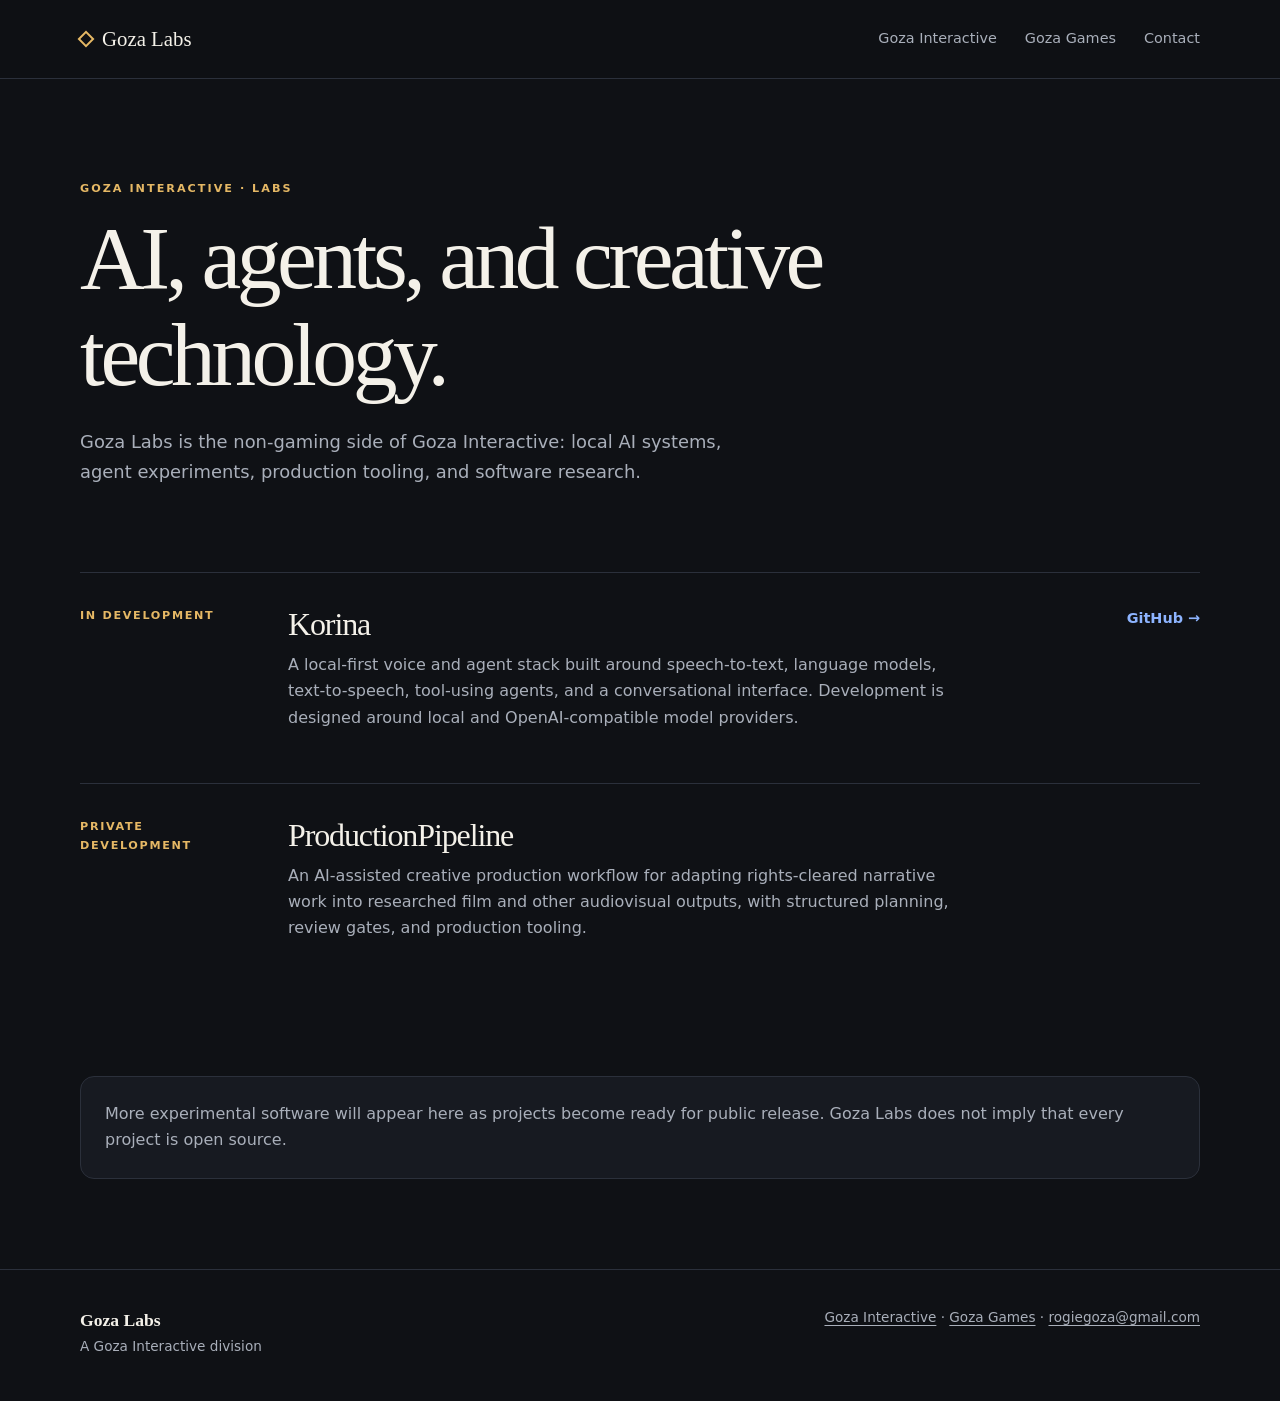
==== gozalabs/index.html @ 89e51e5c "Add Goza Labs page" ====
<!doctype html>
<html lang="en">
<head>
  <meta charset="utf-8">
  <meta name="viewport" content="width=device-width,initial-scale=1">
  <meta name="theme-color" content="#0f1115">
  <meta name="description" content="Goza Labs: AI, agents, creative technology, and experimental software from Goza Interactive.">
  <title>Goza Labs | Goza Interactive</title>
  <link rel="stylesheet" href="../style.css">
</head>
<body>
<a class="skip" href="#main">Skip to content</a>
<header class="topbar">
  <div class="shell nav">
    <a class="brand" href="../"><span class="brand-dot" aria-hidden="true"></span>Goza Labs</a>
    <nav aria-label="Main">
      <a href="../">Goza Interactive</a>
      <a href="../gozagames/">Goza Games</a>
      <a href="mailto:rogiegoza@gmail.com">Contact</a>
    </nav>
  </div>
</header>

<main id="main">
  <section class="shell lab-hero">
    <p class="kicker">Goza Interactive · Labs</p>
    <h1>AI, agents, and creative technology.</h1>
    <p class="lede">Goza Labs is the non-gaming side of Goza Interactive: local AI systems, agent experiments, production tooling, and software research.</p>
  </section>

  <section class="shell projects" aria-label="Goza Labs projects">
    <article class="project">
      <div class="status">In development</div>
      <div>
        <h2>Korina</h2>
        <p>A local-first voice and agent stack built around speech-to-text, language models, text-to-speech, tool-using agents, and a conversational interface. Development is designed around local and OpenAI-compatible model providers.</p>
      </div>
      <a class="project-link" href="https://github.com/rgoza1996/Korina-Agent">GitHub →</a>
    </article>

    <article class="project">
      <div class="status">Private development</div>
      <div>
        <h2>ProductionPipeline</h2>
        <p>An AI-assisted creative production workflow for adapting rights-cleared narrative work into researched film and other audiovisual outputs, with structured planning, review gates, and production tooling.</p>
      </div>
      <span></span>
    </article>
  </section>

  <section class="shell">
    <p class="lab-note">More experimental software will appear here as projects become ready for public release. Goza Labs does not imply that every project is open source.</p>
  </section>
</main>

<footer>
  <div class="shell footer-row">
    <div><strong>Goza Labs</strong><br><span>A Goza Interactive division</span></div>
    <div><a href="../">Goza Interactive</a> · <a href="../gozagames/">Goza Games</a> · <a href="mailto:rogiegoza@gmail.com">rogiegoza@gmail.com</a></div>
  </div>
</footer>
</body>
</html>
---- style.css ----
:root{color-scheme:dark;--bg:#0f1115;--panel:#171a21;--panel2:#1d212a;--line:#2b303b;--ink:#f4f1e9;--muted:#a9afba;--accent:#e5b865;--blue:#8db4ff}
*{box-sizing:border-box}html{scroll-behavior:smooth}body{margin:0;background:var(--bg);color:var(--ink);font-family:Inter,ui-sans-serif,system-ui,-apple-system,BlinkMacSystemFont,"Segoe UI",sans-serif;line-height:1.65;-webkit-font-smoothing:antialiased}a{color:inherit}.shell{width:min(1120px,calc(100% - 48px));margin:auto}.skip{position:absolute;left:18px;top:-80px;background:var(--ink);color:var(--bg);padding:10px 14px;z-index:10}.skip:focus{top:12px}.topbar{border-bottom:1px solid var(--line);background:#0f1115e8;backdrop-filter:blur(12px);position:sticky;top:0;z-index:5}.nav{min-height:78px;display:flex;align-items:center;justify-content:space-between;gap:28px}.brand{font-family:Georgia,serif;font-size:1.3rem;text-decoration:none;display:flex;align-items:center;gap:10px}.brand-dot{width:12px;height:12px;border:2px solid var(--accent);transform:rotate(45deg);display:inline-block}.nav nav{display:flex;gap:28px}.nav nav a,.text-link{color:var(--muted);text-decoration:none;font-size:.9rem}.nav nav a:hover,.text-link:hover{color:var(--ink)}.hero{padding:112px 0 96px}.kicker,.tag{font-size:.7rem;text-transform:uppercase;letter-spacing:.18em;font-weight:800;color:var(--accent)}h1,h2,h3{font-family:Georgia,"Times New Roman",serif;font-weight:400;line-height:1.08;margin-top:0}h1{font-size:clamp(3.2rem,7vw,6rem);letter-spacing:-.05em;margin:.7rem 0 1.5rem;max-width:980px}h2{font-size:clamp(2.1rem,4vw,3.4rem);letter-spacing:-.035em}h3{font-size:1.55rem;margin:.35rem 0 .6rem}.lede{max-width:680px;font-size:1.12rem;color:var(--muted)}.hero-actions{display:flex;flex-wrap:wrap;gap:12px;margin-top:34px}.button{border:1px solid var(--line);padding:12px 18px;border-radius:8px;text-decoration:none;font-weight:700;font-size:.88rem}.button:hover{border-color:var(--muted);background:var(--panel)}.button.primary{background:var(--ink);color:var(--bg);border-color:var(--ink)}.button.primary:hover{background:var(--accent);border-color:var(--accent)}.divisions{display:grid;grid-template-columns:1fr 1fr;gap:24px;padding-bottom:96px}.division{background:linear-gradient(145deg,var(--panel),#13161c);border:1px solid var(--line);border-radius:18px;padding:34px;min-height:430px;display:flex;flex-direction:column}.division h2{margin:.5rem 0 1rem}.division p{color:var(--muted);max-width:460px}.division ul{list-style:none;padding:0;margin:28px 0 36px;border-top:1px solid var(--line)}.division li{padding:12px 0;border-bottom:1px solid var(--line);color:#d9dce2}.division .text-link{margin-top:auto;color:var(--blue);font-weight:700}.work{border-top:1px solid var(--line);padding:78px 0 100px}.section-head{max-width:700px;margin-bottom:32px}.work-grid{display:grid;grid-template-columns:repeat(2,1fr);gap:18px}.work-grid article{border:1px solid var(--line);background:var(--panel);border-radius:14px;padding:26px}.work-grid article>span{color:var(--accent);font-size:.72rem;text-transform:uppercase;letter-spacing:.12em;font-weight:800}.work-grid p{color:var(--muted);margin:0}footer{border-top:1px solid var(--line);padding:36px 0 44px;color:var(--muted);font-size:.85rem}.footer-row{display:flex;justify-content:space-between;gap:28px}.footer-row strong{font-family:Georgia,serif;color:var(--ink);font-size:1.1rem}.footer-row a{color:var(--muted);text-underline-offset:.2em}
.lab-hero{padding:90px 0 68px}.lab-hero h1{max-width:850px}.projects{display:grid;gap:18px;padding-bottom:100px}.project{display:grid;grid-template-columns:180px 1fr auto;align-items:start;gap:28px;border-top:1px solid var(--line);padding:34px 0}.project .status{font-size:.7rem;text-transform:uppercase;letter-spacing:.15em;color:var(--accent);font-weight:800}.project h2{font-size:2rem;margin:0 0 10px}.project p{color:var(--muted);max-width:680px;margin:0}.project .project-link{color:var(--blue);text-decoration:none;font-weight:700;font-size:.9rem;white-space:nowrap}.lab-note{border:1px solid var(--line);background:var(--panel);border-radius:14px;padding:24px;margin:0 0 90px;color:var(--muted)}
@media(max-width:760px){.shell{width:min(100% - 34px,1120px)}.nav{align-items:flex-start;flex-direction:column;padding:18px 0}.nav nav{width:100%;justify-content:space-between;gap:14px}.hero{padding:72px 0 62px}.divisions,.work-grid{grid-template-columns:1fr}.division{min-height:360px}.project{grid-template-columns:1fr;gap:10px}.footer-row{flex-direction:column}.lab-hero{padding-top:64px}}
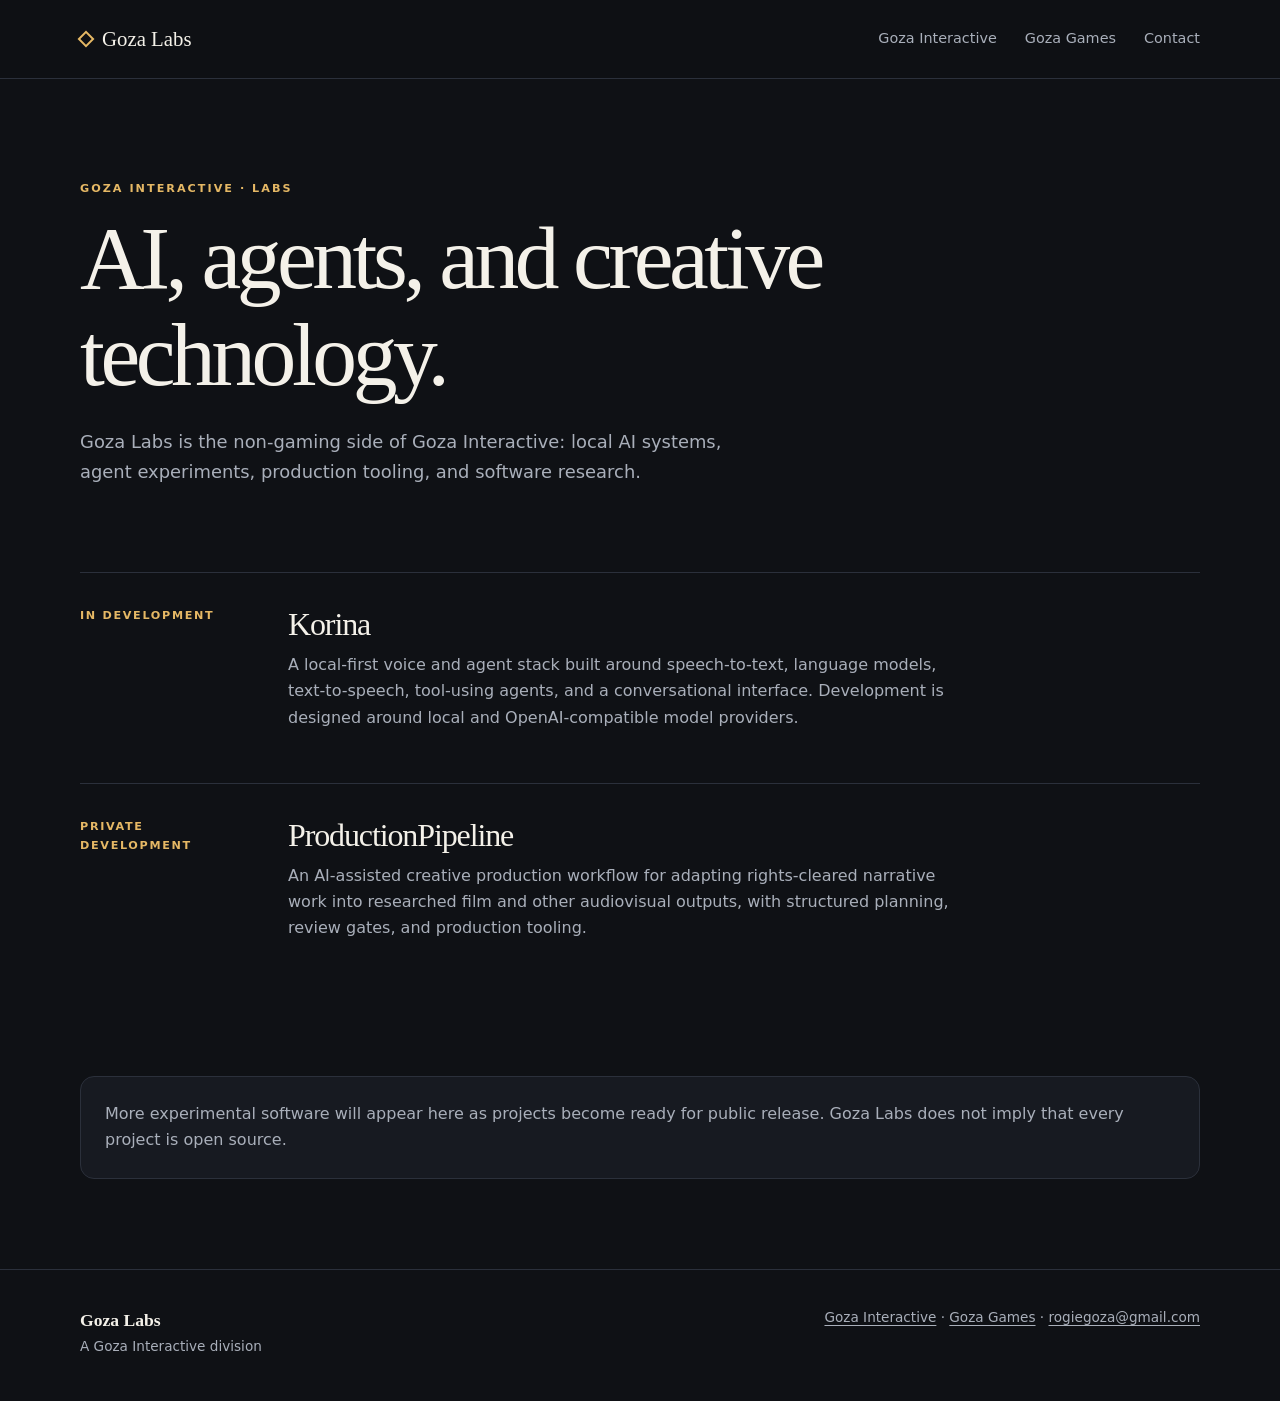
==== commit 29e4e0a0: "Remove public Korina repository link" ====
--- a/gozalabs/index.html
+++ b/gozalabs/index.html
@@ -35,7 +35,7 @@
         <h2>Korina</h2>
         <p>A local-first voice and agent stack built around speech-to-text, language models, text-to-speech, tool-using agents, and a conversational interface. Development is designed around local and OpenAI-compatible model providers.</p>
       </div>
-      <a class="project-link" href="https://github.com/rgoza1996/Korina-Agent">GitHub →</a>
+      <span></span>
     </article>
 
     <article class="project">
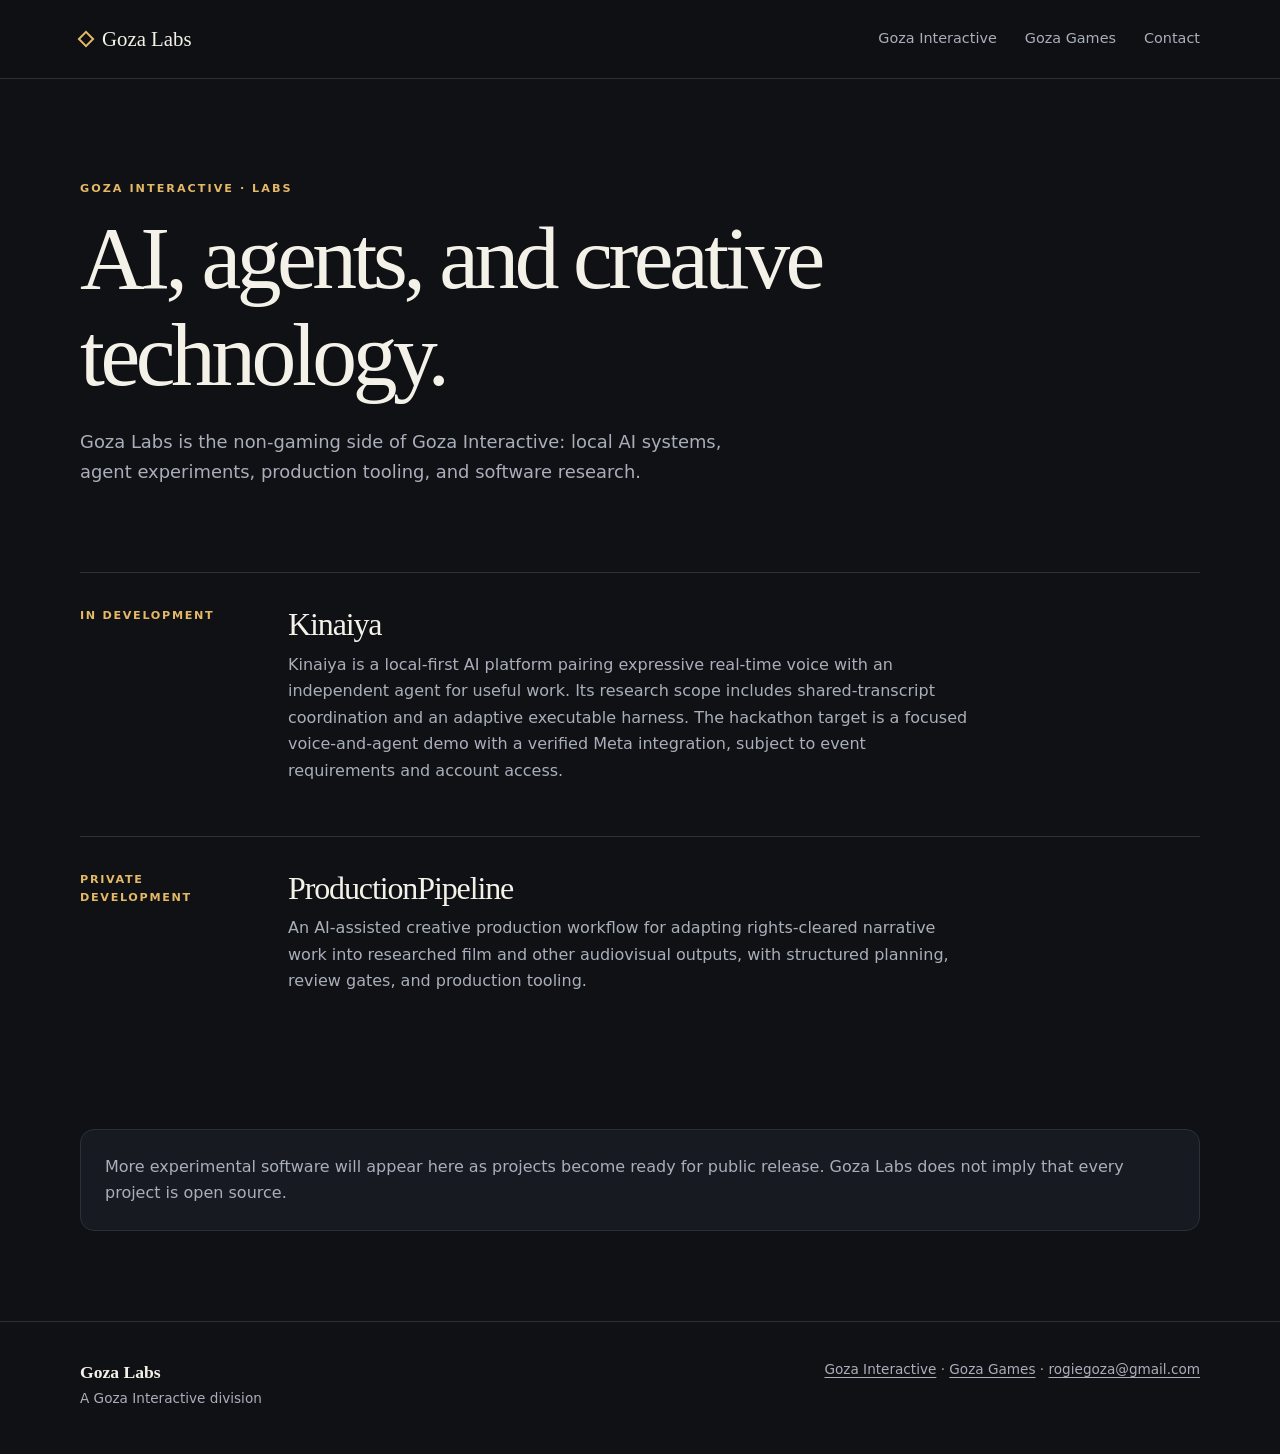
==== commit 14962b20: "Rebrand project pages to Kinaiya" ====
--- a/gozalabs/index.html
+++ b/gozalabs/index.html
@@ -32,8 +32,8 @@
     <article class="project">
       <div class="status">In development</div>
       <div>
-        <h2>Korina</h2>
-        <p>A local-first voice and agent stack built around speech-to-text, language models, text-to-speech, tool-using agents, and a conversational interface. Development is designed around local and OpenAI-compatible model providers.</p>
+        <h2>Kinaiya</h2>
+        <p>Kinaiya is a local-first AI platform pairing expressive real-time voice with an independent agent for useful work. Its research scope includes shared-transcript coordination and an adaptive executable harness. The hackathon target is a focused voice-and-agent demo with a verified Meta integration, subject to event requirements and account access.</p>
       </div>
       <span></span>
     </article>
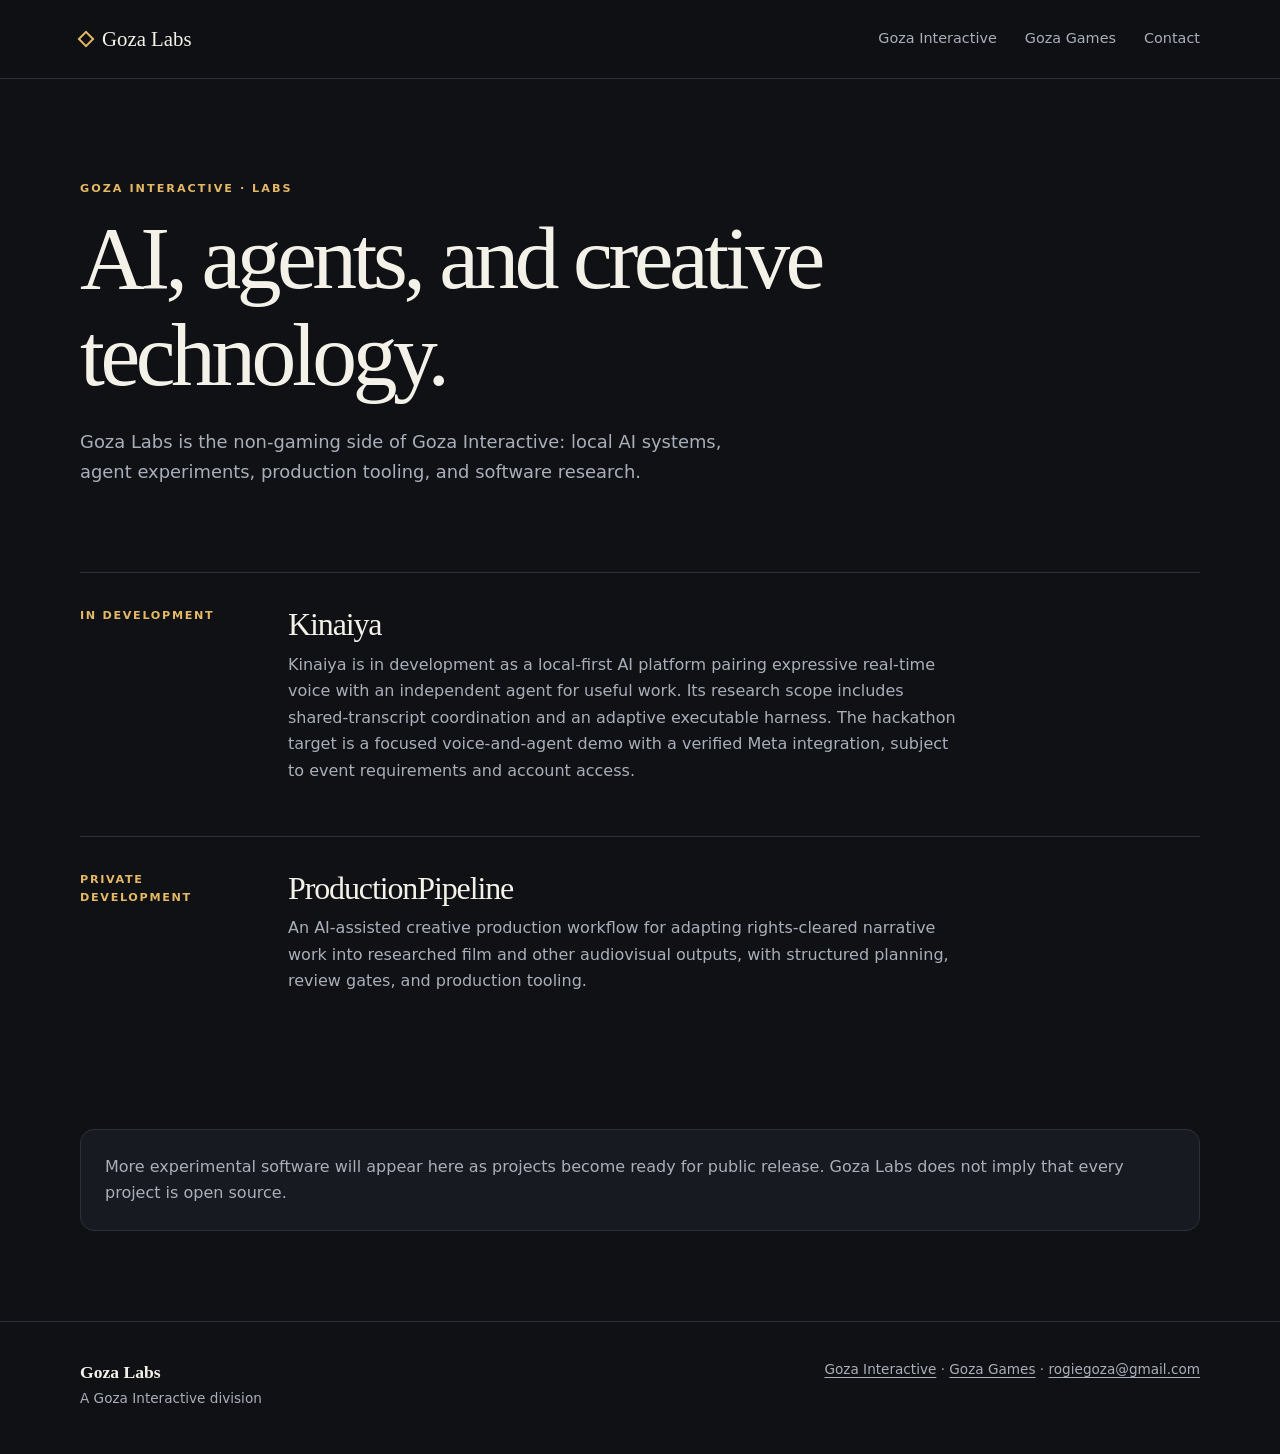
==== commit c808488e: "Clarify Kinaiya development status" ====
--- a/gozalabs/index.html
+++ b/gozalabs/index.html
@@ -33,7 +33,7 @@
       <div class="status">In development</div>
       <div>
         <h2>Kinaiya</h2>
-        <p>Kinaiya is a local-first AI platform pairing expressive real-time voice with an independent agent for useful work. Its research scope includes shared-transcript coordination and an adaptive executable harness. The hackathon target is a focused voice-and-agent demo with a verified Meta integration, subject to event requirements and account access.</p>
+        <p>Kinaiya is in development as a local-first AI platform pairing expressive real-time voice with an independent agent for useful work. Its research scope includes shared-transcript coordination and an adaptive executable harness. The hackathon target is a focused voice-and-agent demo with a verified Meta integration, subject to event requirements and account access.</p>
       </div>
       <span></span>
     </article>
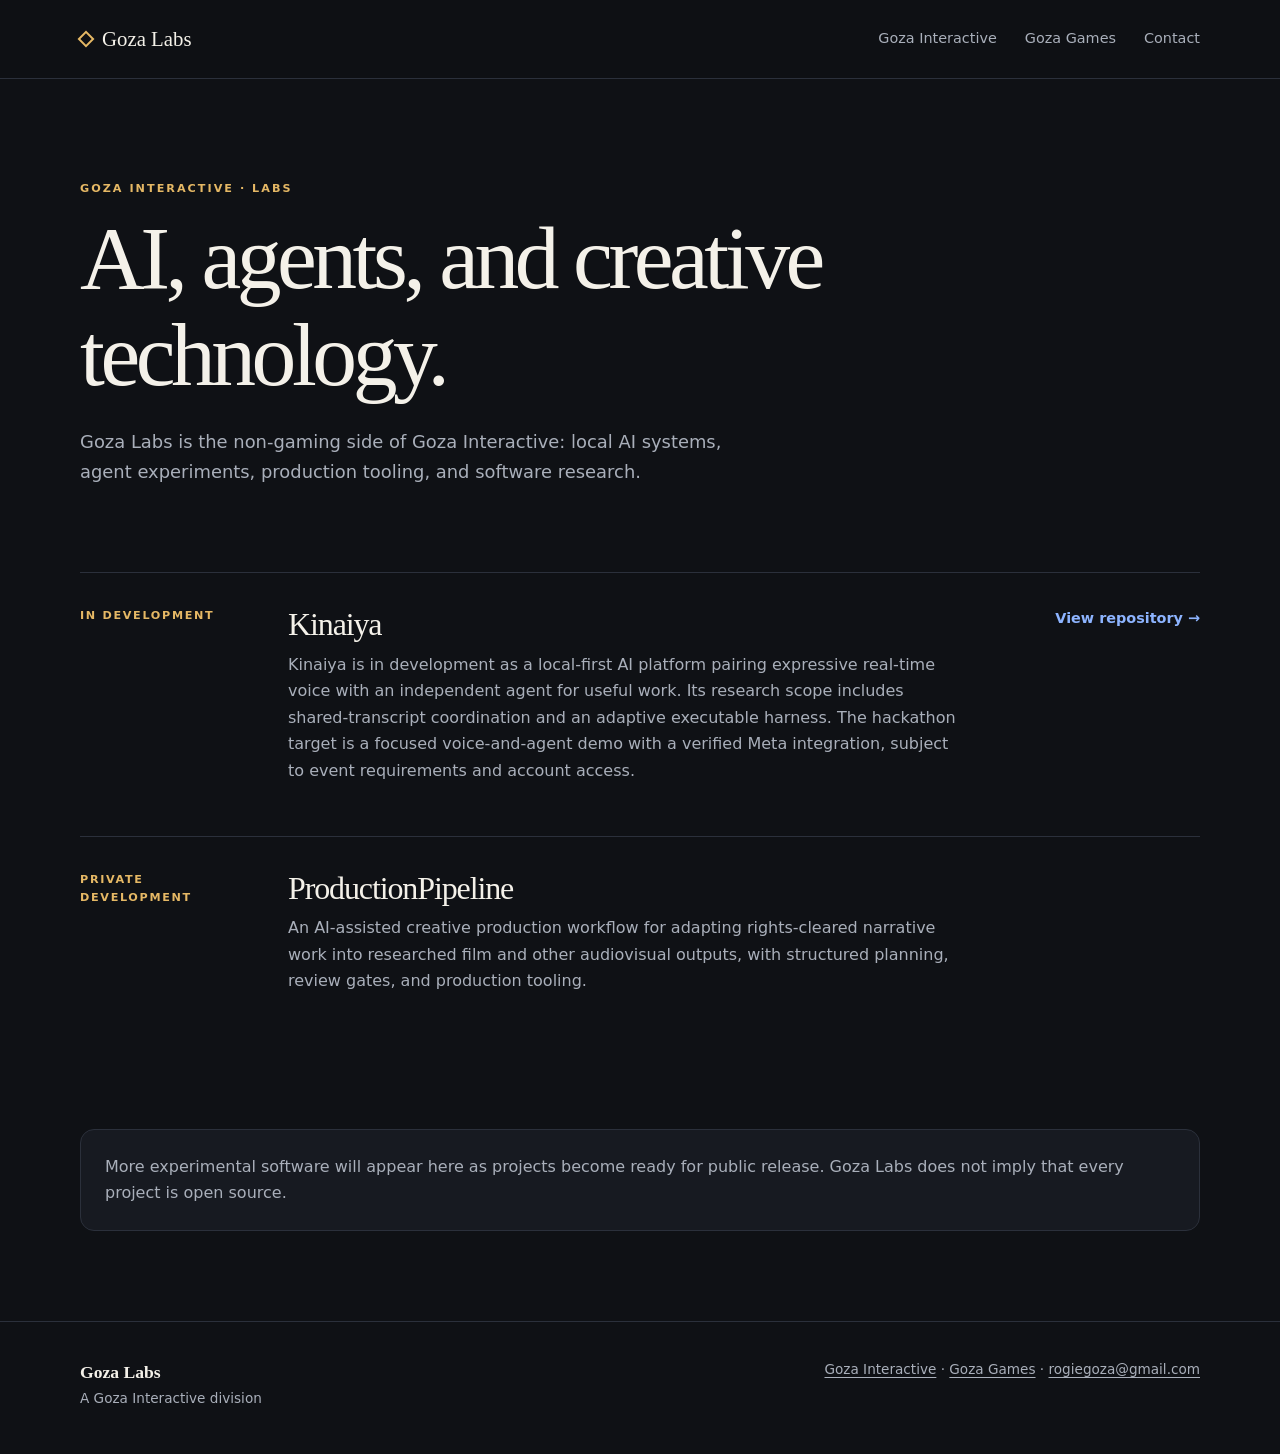
==== commit 98b4556c: "Add Kinaiya repository links to site" ====
--- a/gozalabs/index.html
+++ b/gozalabs/index.html
@@ -35,7 +35,7 @@
         <h2>Kinaiya</h2>
         <p>Kinaiya is in development as a local-first AI platform pairing expressive real-time voice with an independent agent for useful work. Its research scope includes shared-transcript coordination and an adaptive executable harness. The hackathon target is a focused voice-and-agent demo with a verified Meta integration, subject to event requirements and account access.</p>
       </div>
-      <span></span>
+      <a class="project-link" href="https://github.com/rgoza1996/Kinaiya">View repository →</a>
     </article>
 
     <article class="project">
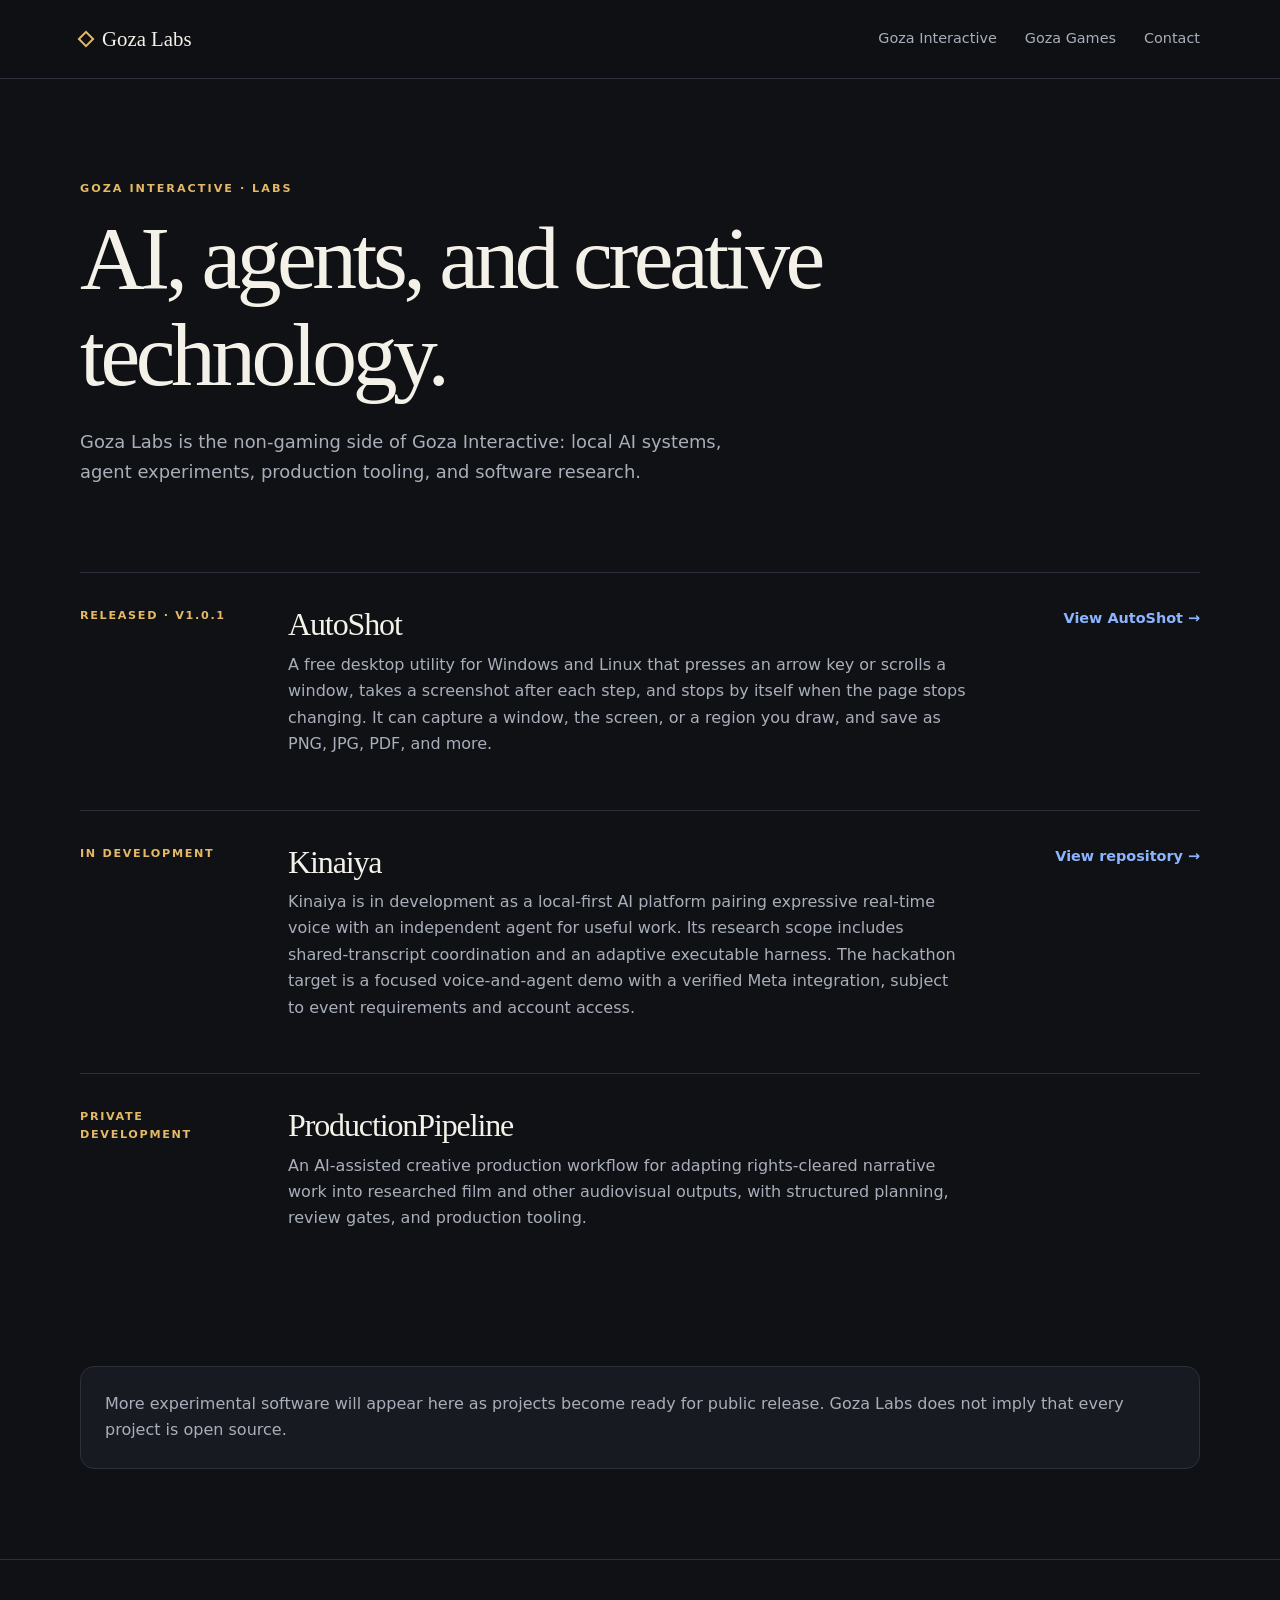
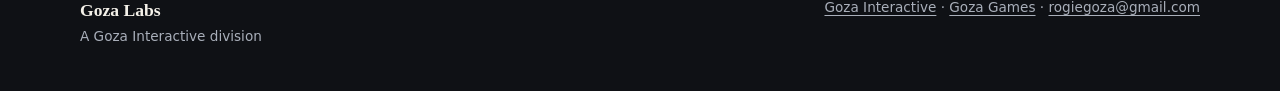
==== commit a9e239f2: "Add AutoShot page under Goza Labs" ====
--- a/gozalabs/index.html
+++ b/gozalabs/index.html
@@ -30,6 +30,15 @@
 
   <section class="shell projects" aria-label="Goza Labs projects">
     <article class="project">
+      <div class="status">Released · v1.0.1</div>
+      <div>
+        <h2>AutoShot</h2>
+        <p>A free desktop utility for Windows and Linux that presses an arrow key or scrolls a window, takes a screenshot after each step, and stops by itself when the page stops changing. It can capture a window, the screen, or a region you draw, and save as PNG, JPG, PDF, and more.</p>
+      </div>
+      <a class="project-link" href="./autoshot/">View AutoShot →</a>
+    </article>
+
+    <article class="project">
       <div class="status">In development</div>
       <div>
         <h2>Kinaiya</h2>
--- a/style.css
+++ b/style.css
@@ -1,4 +1,4 @@
 :root{color-scheme:dark;--bg:#0f1115;--panel:#171a21;--panel2:#1d212a;--line:#2b303b;--ink:#f4f1e9;--muted:#a9afba;--accent:#e5b865;--blue:#8db4ff}
-*{box-sizing:border-box}html{scroll-behavior:smooth}body{margin:0;background:var(--bg);color:var(--ink);font-family:Inter,ui-sans-serif,system-ui,-apple-system,BlinkMacSystemFont,"Segoe UI",sans-serif;line-height:1.65;-webkit-font-smoothing:antialiased}a{color:inherit}.shell{width:min(1120px,calc(100% - 48px));margin:auto}.skip{position:absolute;left:18px;top:-80px;background:var(--ink);color:var(--bg);padding:10px 14px;z-index:10}.skip:focus{top:12px}.topbar{border-bottom:1px solid var(--line);background:#0f1115e8;backdrop-filter:blur(12px);position:sticky;top:0;z-index:5}.nav{min-height:78px;display:flex;align-items:center;justify-content:space-between;gap:28px}.brand{font-family:Georgia,serif;font-size:1.3rem;text-decoration:none;display:flex;align-items:center;gap:10px}.brand-dot{width:12px;height:12px;border:2px solid var(--accent);transform:rotate(45deg);display:inline-block}.nav nav{display:flex;gap:28px}.nav nav a,.text-link{color:var(--muted);text-decoration:none;font-size:.9rem}.nav nav a:hover,.text-link:hover{color:var(--ink)}.hero{padding:112px 0 96px}.kicker,.tag{font-size:.7rem;text-transform:uppercase;letter-spacing:.18em;font-weight:800;color:var(--accent)}h1,h2,h3{font-family:Georgia,"Times New Roman",serif;font-weight:400;line-height:1.08;margin-top:0}h1{font-size:clamp(3.2rem,7vw,6rem);letter-spacing:-.05em;margin:.7rem 0 1.5rem;max-width:980px}h2{font-size:clamp(2.1rem,4vw,3.4rem);letter-spacing:-.035em}h3{font-size:1.55rem;margin:.35rem 0 .6rem}.lede{max-width:680px;font-size:1.12rem;color:var(--muted)}.hero-actions{display:flex;flex-wrap:wrap;gap:12px;margin-top:34px}.button{border:1px solid var(--line);padding:12px 18px;border-radius:8px;text-decoration:none;font-weight:700;font-size:.88rem}.button:hover{border-color:var(--muted);background:var(--panel)}.button.primary{background:var(--ink);color:var(--bg);border-color:var(--ink)}.button.primary:hover{background:var(--accent);border-color:var(--accent)}.divisions{display:grid;grid-template-columns:1fr 1fr;gap:24px;padding-bottom:96px}.division{background:linear-gradient(145deg,var(--panel),#13161c);border:1px solid var(--line);border-radius:18px;padding:34px;min-height:430px;display:flex;flex-direction:column}.division h2{margin:.5rem 0 1rem}.division p{color:var(--muted);max-width:460px}.division ul{list-style:none;padding:0;margin:28px 0 36px;border-top:1px solid var(--line)}.division li{padding:12px 0;border-bottom:1px solid var(--line);color:#d9dce2}.division .text-link{margin-top:auto;color:var(--blue);font-weight:700}.work{border-top:1px solid var(--line);padding:78px 0 100px}.section-head{max-width:700px;margin-bottom:32px}.work-grid{display:grid;grid-template-columns:repeat(2,1fr);gap:18px}.work-grid article{border:1px solid var(--line);background:var(--panel);border-radius:14px;padding:26px}.work-grid article>span{color:var(--accent);font-size:.72rem;text-transform:uppercase;letter-spacing:.12em;font-weight:800}.work-grid p{color:var(--muted);margin:0}footer{border-top:1px solid var(--line);padding:36px 0 44px;color:var(--muted);font-size:.85rem}.footer-row{display:flex;justify-content:space-between;gap:28px}.footer-row strong{font-family:Georgia,serif;color:var(--ink);font-size:1.1rem}.footer-row a{color:var(--muted);text-underline-offset:.2em}
+*{box-sizing:border-box}html{scroll-behavior:smooth}body{margin:0;background:var(--bg);color:var(--ink);font-family:Inter,ui-sans-serif,system-ui,-apple-system,BlinkMacSystemFont,"Segoe UI",sans-serif;line-height:1.65;-webkit-font-smoothing:antialiased}a{color:inherit}.shell{width:min(1120px,calc(100% - 48px));margin:auto}.skip{position:absolute;left:18px;top:-80px;background:var(--ink);color:var(--bg);padding:10px 14px;z-index:10}.skip:focus{top:12px}.topbar{border-bottom:1px solid var(--line);background:#0f1115e8;backdrop-filter:blur(12px);position:sticky;top:0;z-index:5}.nav{min-height:78px;display:flex;align-items:center;justify-content:space-between;gap:28px}.brand{font-family:Georgia,serif;font-size:1.3rem;text-decoration:none;display:flex;align-items:center;gap:10px}.brand-dot{width:12px;height:12px;border:2px solid var(--accent);transform:rotate(45deg);display:inline-block}.nav nav{display:flex;gap:28px}.nav nav a,.text-link{color:var(--muted);text-decoration:none;font-size:.9rem}.nav nav a:hover,.text-link:hover{color:var(--ink)}.hero{padding:112px 0 96px}.kicker,.tag{font-size:.7rem;text-transform:uppercase;letter-spacing:.18em;font-weight:800;color:var(--accent)}h1,h2,h3{font-family:Georgia,"Times New Roman",serif;font-weight:400;line-height:1.08;margin-top:0}h1{font-size:clamp(3.2rem,7vw,6rem);letter-spacing:-.05em;margin:.7rem 0 1.5rem;max-width:980px}h2{font-size:clamp(2.1rem,4vw,3.4rem);letter-spacing:-.035em}h3{font-size:1.55rem;margin:.35rem 0 .6rem}.lede{max-width:680px;font-size:1.12rem;color:var(--muted)}.hero-actions{display:flex;flex-wrap:wrap;gap:12px;margin-top:34px}.button{border:1px solid var(--line);padding:12px 18px;border-radius:8px;text-decoration:none;font-weight:700;font-size:.88rem}.button:hover{border-color:var(--muted);background:var(--panel)}.button.primary{background:var(--ink);color:var(--bg);border-color:var(--ink)}.button.primary:hover{background:var(--accent);border-color:var(--accent)}.divisions{display:grid;grid-template-columns:1fr 1fr;gap:24px;padding-bottom:96px}.division{background:linear-gradient(145deg,var(--panel),#13161c);border:1px solid var(--line);border-radius:18px;padding:34px;min-height:430px;display:flex;flex-direction:column}.division h2{margin:.5rem 0 1rem}.division p{color:var(--muted);max-width:460px}.division ul{list-style:none;padding:0;margin:28px 0 36px;border-top:1px solid var(--line)}.division li{padding:12px 0;border-bottom:1px solid var(--line);color:#d9dce2}.division .text-link{margin-top:auto;color:var(--blue);font-weight:700}.work{border-top:1px solid var(--line);padding:78px 0 100px}.section-head{max-width:700px;margin-bottom:32px}.work-grid{display:grid;grid-template-columns:repeat(2,1fr);gap:18px}.work-grid article{border:1px solid var(--line);background:var(--panel);border-radius:14px;padding:26px}.work-grid article>span{color:var(--accent);font-size:.72rem;text-transform:uppercase;letter-spacing:.12em;font-weight:800}.work-grid p{color:var(--muted);margin:0}.work-grid .text-link{display:inline-block;margin-top:14px;color:var(--blue);font-weight:700}footer{border-top:1px solid var(--line);padding:36px 0 44px;color:var(--muted);font-size:.85rem}.footer-row{display:flex;justify-content:space-between;gap:28px}.footer-row strong{font-family:Georgia,serif;color:var(--ink);font-size:1.1rem}.footer-row a{color:var(--muted);text-underline-offset:.2em}
 .lab-hero{padding:90px 0 68px}.lab-hero h1{max-width:850px}.projects{display:grid;gap:18px;padding-bottom:100px}.project{display:grid;grid-template-columns:180px 1fr auto;align-items:start;gap:28px;border-top:1px solid var(--line);padding:34px 0}.project .status{font-size:.7rem;text-transform:uppercase;letter-spacing:.15em;color:var(--accent);font-weight:800}.project h2{font-size:2rem;margin:0 0 10px}.project p{color:var(--muted);max-width:680px;margin:0}.project .project-link{color:var(--blue);text-decoration:none;font-weight:700;font-size:.9rem;white-space:nowrap}.lab-note{border:1px solid var(--line);background:var(--panel);border-radius:14px;padding:24px;margin:0 0 90px;color:var(--muted)}
 @media(max-width:760px){.shell{width:min(100% - 34px,1120px)}.nav{align-items:flex-start;flex-direction:column;padding:18px 0}.nav nav{width:100%;justify-content:space-between;gap:14px}.hero{padding:72px 0 62px}.divisions,.work-grid{grid-template-columns:1fr}.division{min-height:360px}.project{grid-template-columns:1fr;gap:10px}.footer-row{flex-direction:column}.lab-hero{padding-top:64px}}
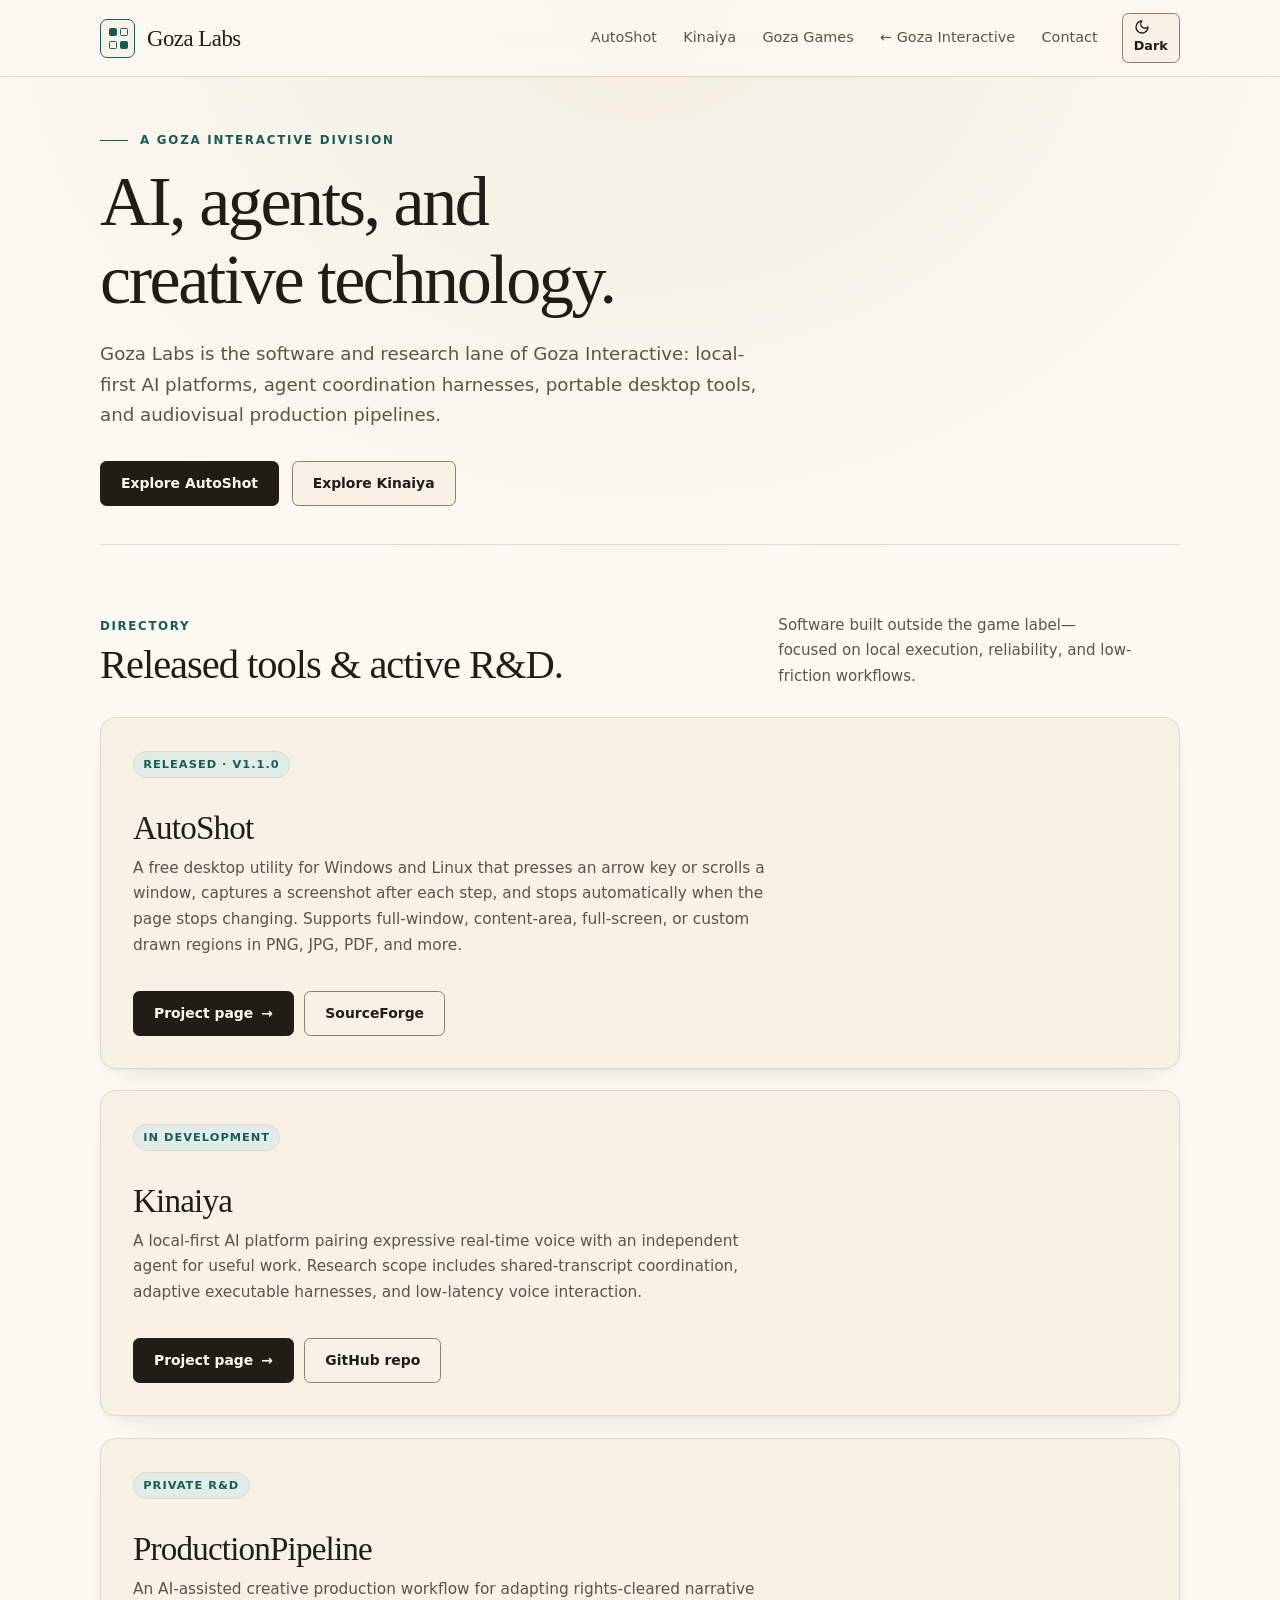
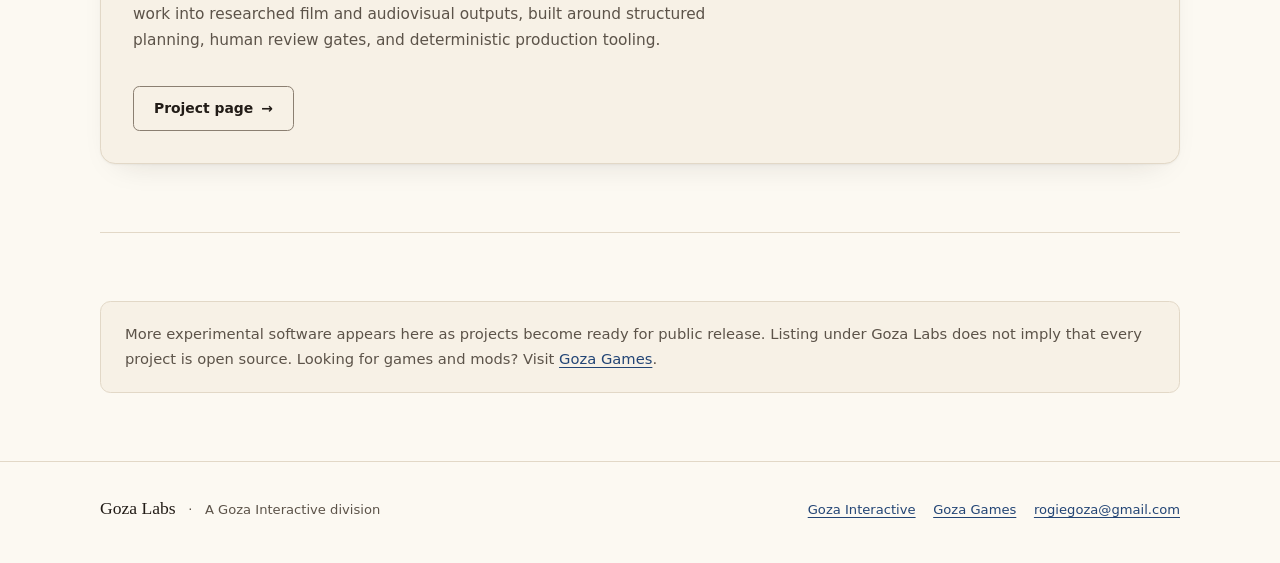
==== commit c7f0a896: "Build Goza Interactive gateway and dedicated Goza Labs project pages" ====
--- a/gozalabs/index.html
+++ b/gozalabs/index.html
@@ -2,71 +2,143 @@
 <html lang="en">
 <head>
   <meta charset="utf-8">
-  <meta name="viewport" content="width=device-width,initial-scale=1">
-  <meta name="theme-color" content="#0f1115">
-  <meta name="description" content="Goza Labs: AI, agents, creative technology, and experimental software from Goza Interactive.">
+  <meta name="viewport" content="width=device-width, initial-scale=1.0">
+  <meta name="text-scale" content="scale">
+  <meta name="color-scheme" content="light dark">
+  <script>try{const s=localStorage.getItem("color-scheme");if(s==="light"||s==="dark")document.querySelector("meta[name=\"color-scheme\"]").content=s;}catch{}</script>
+  <meta name="theme-color" media="(prefers-color-scheme: light)" content="#FCF9F2">
+  <meta name="theme-color" media="(prefers-color-scheme: dark)" content="#151310">
+  <meta name="referrer" content="strict-origin-when-cross-origin">
+  <meta http-equiv="Content-Security-Policy" content="default-src 'self'; script-src 'self' 'inline-speculation-rules' 'sha256-ZV62QEBcRpEGfPKCC1icWMtMogYELaRWrcXrfesczKY=' 'sha256-umyWb3MhAybDYKUi7iaU3at3QjfuktpXma5m3rOjI3w='; style-src 'self' 'unsafe-inline'; img-src 'self' data:; object-src 'none'; base-uri 'self'; form-action 'self'">
+  <meta name="description" content="Goza Labs: local-first AI systems, agent harnesses, creative production tooling, and desktop utilities under Goza Interactive.">
+  <meta property="og:type" content="website">
+  <meta property="og:title" content="Goza Labs | Goza Interactive">
+  <meta property="og:description" content="AI, agents, creative technology, and desktop utilities from Goza Interactive.">
+  <meta property="og:url" content="https://rgoza1996.github.io/gozalabs/">
+  <link rel="canonical" href="https://rgoza1996.github.io/gozalabs/">
+  <link rel="icon" href="../favicon.svg" type="image/svg+xml">
   <title>Goza Labs | Goza Interactive</title>
   <link rel="stylesheet" href="../style.css">
+  <script type="speculationrules">{"prefetch":[{"where":{"and":[{"href_matches":"/*"},{"not":{"href_matches":"/*assets/*"}},{"not":{"href_matches":"/app-ads.txt"}}]},"eagerness":"moderate"}]}</script>
+  <script type="module" src="../site.js"></script>
 </head>
-<body>
-<a class="skip" href="#main">Skip to content</a>
-<header class="topbar">
-  <div class="shell nav">
-    <a class="brand" href="../"><span class="brand-dot" aria-hidden="true"></span>Goza Labs</a>
-    <nav aria-label="Main">
-      <a href="../">Goza Interactive</a>
-      <a href="../gozagames/">Goza Games</a>
-      <a href="mailto:rogiegoza@gmail.com">Contact</a>
-    </nav>
+<body class="labs-page">
+<a id="skip-to-main" class="skip-link visually-hidden" href="#labs-title">Skip to content</a>
+
+<header class="site-header">
+  <div class="wrap header-inner">
+    <a id="nav-labs-wordmark" class="wordmark" href="./" aria-current="page">
+      <span class="brand-reticle" aria-hidden="true"><i></i><i></i><i></i><i></i></span>
+      Goza Labs
+    </a>
+    <div class="header-controls">
+      <nav class="header-nav" aria-label="Primary">
+        <a id="nav-labs-autoshot" href="./autoshot/">AutoShot</a>
+        <a id="nav-labs-kinaiya" href="./kinaiya/">Kinaiya</a>
+        <a id="nav-labs-games" href="../gozagames/">Goza Games</a>
+        <a id="nav-labs-hub" href="../">← Goza Interactive</a>
+        <a id="nav-labs-contact" href="mailto:rogiegoza@gmail.com">Contact</a>
+      </nav>
+      <button id="theme-toggle-btn" class="theme-toggle" type="button" data-theme-toggle>
+        <span class="when-light">
+          <svg aria-hidden="true" viewBox="0 0 24 24" fill="none" stroke="currentColor" stroke-width="2" stroke-linecap="round" stroke-linejoin="round"><path d="M12 3a6 6 0 0 0 9 9 9 9 0 1 1-9-9Z"/></svg>
+          <span>Dark<span class="visually-hidden"> theme</span></span>
+        </span>
+        <span class="when-dark">
+          <svg aria-hidden="true" viewBox="0 0 24 24" fill="none" stroke="currentColor" stroke-width="2" stroke-linecap="round" stroke-linejoin="round"><circle cx="12" cy="12" r="4"/><path d="M12 2v2M12 20v2m-7.07-14.93 1.41 1.41m11.32 11.32 1.41 1.41M2 12h2m16 0h2M6.34 17.66l-1.41 1.41M19.07 4.93l-1.41 1.41"/></svg>
+          <span>Light<span class="visually-hidden"> theme</span></span>
+        </span>
+      </button>
+    </div>
   </div>
 </header>
 
-<main id="main">
-  <section class="shell lab-hero">
-    <p class="kicker">Goza Interactive · Labs</p>
-    <h1>AI, agents, and creative technology.</h1>
-    <p class="lede">Goza Labs is the non-gaming side of Goza Interactive: local AI systems, agent experiments, production tooling, and software research.</p>
+<main id="main" class="wrap">
+  <section class="gateway-hero" aria-labelledby="labs-title">
+    <span class="rubric labs-rubric">A Goza Interactive Division</span>
+    <h1 id="labs-title" tabindex="-1">AI, agents, and creative technology.</h1>
+    <p class="hero-lead">Goza Labs is the software and research lane of Goza Interactive: local-first AI platforms, agent coordination harnesses, portable desktop tools, and audiovisual production pipelines.</p>
+    <div class="actions">
+      <a id="labs-cta-autoshot" class="button" href="./autoshot/">Explore AutoShot</a>
+      <a id="labs-cta-kinaiya" class="button secondary" href="./kinaiya/">Explore Kinaiya</a>
+    </div>
   </section>
 
-  <section class="shell projects" aria-label="Goza Labs projects">
-    <article class="project">
-      <div class="status">Released · v1.0.1</div>
+  <section id="projects" class="studio-section" aria-labelledby="labs-projects-heading">
+    <div class="section-heading">
       <div>
-        <h2>AutoShot</h2>
-        <p>A free desktop utility for Windows and Linux that presses an arrow key or scrolls a window, takes a screenshot after each step, and stops by itself when the page stops changing. It can capture a window, the screen, or a region you draw, and save as PNG, JPG, PDF, and more.</p>
+        <span class="eyebrow labs-eyebrow">Directory</span>
+        <h2 id="labs-projects-heading">Released tools &amp; active R&amp;D.</h2>
       </div>
-      <a class="project-link" href="./autoshot/">View AutoShot →</a>
-    </article>
+      <p class="section-summary">Software built outside the game label—focused on local execution, reliability, and low-friction workflows.</p>
+    </div>
 
-    <article class="project">
-      <div class="status">In development</div>
-      <div>
-        <h2>Kinaiya</h2>
-        <p>Kinaiya is in development as a local-first AI platform pairing expressive real-time voice with an independent agent for useful work. Its research scope includes shared-transcript coordination and an adaptive executable harness. The hackathon target is a focused voice-and-agent demo with a verified Meta integration, subject to event requirements and account access.</p>
+    <div class="labs-ledger">
+      <div class="card-slot" id="autoshot">
+        <article class="lab-project">
+          <div>
+            <span class="lane-badge labs">Released · v1.1.0</span>
+          </div>
+          <div>
+            <h2><a id="labs-title-autoshot" class="card-link" href="./autoshot/">AutoShot</a></h2>
+            <p>A free desktop utility for Windows and Linux that presses an arrow key or scrolls a window, captures a screenshot after each step, and stops automatically when the page stops changing. Supports full-window, content-area, full-screen, or custom drawn regions in PNG, JPG, PDF, and more.</p>
+          </div>
+          <div class="lab-actions">
+            <a id="labs-open-autoshot" class="button" href="./autoshot/">Project page<span class="visually-hidden"> for AutoShot</span> →</a>
+            <a id="labs-sf-autoshot" class="button secondary" href="https://sourceforge.net/projects/autoshot/" rel="noopener">SourceForge</a>
+          </div>
+        </article>
       </div>
-      <a class="project-link" href="https://github.com/rgoza1996/Kinaiya">View repository →</a>
-    </article>
 
-    <article class="project">
-      <div class="status">Private development</div>
-      <div>
-        <h2>ProductionPipeline</h2>
-        <p>An AI-assisted creative production workflow for adapting rights-cleared narrative work into researched film and other audiovisual outputs, with structured planning, review gates, and production tooling.</p>
+      <div class="card-slot" id="kinaiya">
+        <article class="lab-project">
+          <div>
+            <span class="lane-badge labs">In development</span>
+          </div>
+          <div>
+            <h2><a id="labs-title-kinaiya" class="card-link" href="./kinaiya/">Kinaiya</a></h2>
+            <p>A local-first AI platform pairing expressive real-time voice with an independent agent for useful work. Research scope includes shared-transcript coordination, adaptive executable harnesses, and low-latency voice interaction.</p>
+          </div>
+          <div class="lab-actions">
+            <a id="labs-open-kinaiya" class="button" href="./kinaiya/">Project page<span class="visually-hidden"> for Kinaiya</span> →</a>
+            <a id="labs-repo-kinaiya" class="button secondary" href="https://github.com/rgoza1996/Kinaiya" rel="noopener">GitHub repo</a>
+          </div>
+        </article>
       </div>
-      <span></span>
-    </article>
+
+      <div class="card-slot" id="production-pipeline">
+        <article class="lab-project">
+          <div>
+            <span class="lane-badge labs">Private R&amp;D</span>
+          </div>
+          <div>
+            <h2><a id="labs-title-pipeline" class="card-link" href="./production-pipeline/">ProductionPipeline</a></h2>
+            <p>An AI-assisted creative production workflow for adapting rights-cleared narrative work into researched film and audiovisual outputs, built around structured planning, human review gates, and deterministic production tooling.</p>
+          </div>
+          <div class="lab-actions">
+            <a id="labs-open-pipeline" class="button secondary" href="./production-pipeline/">Project page<span class="visually-hidden"> for ProductionPipeline</span> →</a>
+          </div>
+        </article>
+      </div>
+    </div>
   </section>
 
-  <section class="shell">
-    <p class="lab-note">More experimental software will appear here as projects become ready for public release. Goza Labs does not imply that every project is open source.</p>
+  <section class="studio-section" aria-label="Publishing note">
+    <p class="lab-note">More experimental software appears here as projects become ready for public release. Listing under Goza Labs does not imply that every project is open source. Looking for games and mods? Visit <a id="labs-note-games" href="../gozagames/">Goza Games</a>.</p>
   </section>
 </main>
 
-<footer>
-  <div class="shell footer-row">
-    <div><strong>Goza Labs</strong><br><span>A Goza Interactive division</span></div>
-    <div><a href="../">Goza Interactive</a> · <a href="../gozagames/">Goza Games</a> · <a href="mailto:rogiegoza@gmail.com">rogiegoza@gmail.com</a></div>
+<footer class="site-footer">
+  <div class="wrap">
+    <div class="footer-row">
+      <div><span class="footer-name">Goza Labs</span> &nbsp; · &nbsp; A Goza Interactive division</div>
+      <nav class="footer-links" aria-label="Footer">
+        <a id="labs-footer-hub" href="../">Goza Interactive</a>
+        <a id="labs-footer-games" href="../gozagames/">Goza Games</a>
+        <a id="labs-footer-email" href="mailto:rogiegoza@gmail.com">rogiegoza@gmail.com</a>
+      </nav>
+    </div>
   </div>
 </footer>
 </body>
-</html>+</html>
--- a/style.css
+++ b/style.css
@@ -1,4 +1,1741 @@
-:root{color-scheme:dark;--bg:#0f1115;--panel:#171a21;--panel2:#1d212a;--line:#2b303b;--ink:#f4f1e9;--muted:#a9afba;--accent:#e5b865;--blue:#8db4ff}
-*{box-sizing:border-box}html{scroll-behavior:smooth}body{margin:0;background:var(--bg);color:var(--ink);font-family:Inter,ui-sans-serif,system-ui,-apple-system,BlinkMacSystemFont,"Segoe UI",sans-serif;line-height:1.65;-webkit-font-smoothing:antialiased}a{color:inherit}.shell{width:min(1120px,calc(100% - 48px));margin:auto}.skip{position:absolute;left:18px;top:-80px;background:var(--ink);color:var(--bg);padding:10px 14px;z-index:10}.skip:focus{top:12px}.topbar{border-bottom:1px solid var(--line);background:#0f1115e8;backdrop-filter:blur(12px);position:sticky;top:0;z-index:5}.nav{min-height:78px;display:flex;align-items:center;justify-content:space-between;gap:28px}.brand{font-family:Georgia,serif;font-size:1.3rem;text-decoration:none;display:flex;align-items:center;gap:10px}.brand-dot{width:12px;height:12px;border:2px solid var(--accent);transform:rotate(45deg);display:inline-block}.nav nav{display:flex;gap:28px}.nav nav a,.text-link{color:var(--muted);text-decoration:none;font-size:.9rem}.nav nav a:hover,.text-link:hover{color:var(--ink)}.hero{padding:112px 0 96px}.kicker,.tag{font-size:.7rem;text-transform:uppercase;letter-spacing:.18em;font-weight:800;color:var(--accent)}h1,h2,h3{font-family:Georgia,"Times New Roman",serif;font-weight:400;line-height:1.08;margin-top:0}h1{font-size:clamp(3.2rem,7vw,6rem);letter-spacing:-.05em;margin:.7rem 0 1.5rem;max-width:980px}h2{font-size:clamp(2.1rem,4vw,3.4rem);letter-spacing:-.035em}h3{font-size:1.55rem;margin:.35rem 0 .6rem}.lede{max-width:680px;font-size:1.12rem;color:var(--muted)}.hero-actions{display:flex;flex-wrap:wrap;gap:12px;margin-top:34px}.button{border:1px solid var(--line);padding:12px 18px;border-radius:8px;text-decoration:none;font-weight:700;font-size:.88rem}.button:hover{border-color:var(--muted);background:var(--panel)}.button.primary{background:var(--ink);color:var(--bg);border-color:var(--ink)}.button.primary:hover{background:var(--accent);border-color:var(--accent)}.divisions{display:grid;grid-template-columns:1fr 1fr;gap:24px;padding-bottom:96px}.division{background:linear-gradient(145deg,var(--panel),#13161c);border:1px solid var(--line);border-radius:18px;padding:34px;min-height:430px;display:flex;flex-direction:column}.division h2{margin:.5rem 0 1rem}.division p{color:var(--muted);max-width:460px}.division ul{list-style:none;padding:0;margin:28px 0 36px;border-top:1px solid var(--line)}.division li{padding:12px 0;border-bottom:1px solid var(--line);color:#d9dce2}.division .text-link{margin-top:auto;color:var(--blue);font-weight:700}.work{border-top:1px solid var(--line);padding:78px 0 100px}.section-head{max-width:700px;margin-bottom:32px}.work-grid{display:grid;grid-template-columns:repeat(2,1fr);gap:18px}.work-grid article{border:1px solid var(--line);background:var(--panel);border-radius:14px;padding:26px}.work-grid article>span{color:var(--accent);font-size:.72rem;text-transform:uppercase;letter-spacing:.12em;font-weight:800}.work-grid p{color:var(--muted);margin:0}.work-grid .text-link{display:inline-block;margin-top:14px;color:var(--blue);font-weight:700}footer{border-top:1px solid var(--line);padding:36px 0 44px;color:var(--muted);font-size:.85rem}.footer-row{display:flex;justify-content:space-between;gap:28px}.footer-row strong{font-family:Georgia,serif;color:var(--ink);font-size:1.1rem}.footer-row a{color:var(--muted);text-underline-offset:.2em}
-.lab-hero{padding:90px 0 68px}.lab-hero h1{max-width:850px}.projects{display:grid;gap:18px;padding-bottom:100px}.project{display:grid;grid-template-columns:180px 1fr auto;align-items:start;gap:28px;border-top:1px solid var(--line);padding:34px 0}.project .status{font-size:.7rem;text-transform:uppercase;letter-spacing:.15em;color:var(--accent);font-weight:800}.project h2{font-size:2rem;margin:0 0 10px}.project p{color:var(--muted);max-width:680px;margin:0}.project .project-link{color:var(--blue);text-decoration:none;font-weight:700;font-size:.9rem;white-space:nowrap}.lab-note{border:1px solid var(--line);background:var(--panel);border-radius:14px;padding:24px;margin:0 0 90px;color:var(--muted)}
-@media(max-width:760px){.shell{width:min(100% - 34px,1120px)}.nav{align-items:flex-start;flex-direction:column;padding:18px 0}.nav nav{width:100%;justify-content:space-between;gap:14px}.hero{padding:72px 0 62px}.divisions,.work-grid{grid-template-columns:1fr}.division{min-height:360px}.project{grid-template-columns:1fr;gap:10px}.footer-row{flex-direction:column}.lab-hero{padding-top:64px}}+@layer reset, tokens, base, layout, components, utilities;
+
+@layer reset {
+  :where(
+    body, header, main, footer, section, article, aside, nav,
+    div, figure, figcaption, hgroup, h1, h2, h3, p, ul, ol, li, dl, dt, dd,
+    dialog, details, summary, button, a, img, picture, svg, pre, code, span
+  ) {
+    box-sizing: border-box;
+  }
+
+  :where(h1, h2, h3, p, figure, ul, ol, dl, dd, pre) {
+    margin: 0;
+  }
+
+  :where(img, svg) {
+    display: block;
+    max-inline-size: 100%;
+    block-size: auto;
+  }
+}
+
+@layer tokens {
+  :root {
+    /* Tier 1: Warm Archival Parchment (Light) & Warm Obsidian Study (Dark) */
+    --bg-light: #FCF9F2;
+    --bg-dark: #151310;
+
+    --surface-light: #F7F1E6;
+    --surface-dark: #1E1B17;
+
+    --surface-elevated-light: #EFE6D5;
+    --surface-elevated-dark: #28241E;
+
+    --stage-light: #F3EAD9;
+    --stage-dark: #12100D;
+
+    --border-subtle-light: #E2D8C7;
+    --border-subtle-dark: #312C25;
+
+    /* WCAG 1.4.11 Non-text Contrast >= 3.4:1 against bg & card surfaces */
+    --control-border-light: #8B7F71;
+    --control-border-dark: #786E62;
+
+    --ink-light: #221C17;
+    --ink-dark: #F3EDE2;
+
+    --secondary-light: #5C5349;
+    --secondary-dark: #B9AFA1;
+
+    /* Division 01: Goza Games Burnished Ochre (>= 5.6:1 contrast) */
+    --accent-light: #865519;
+    --accent-dark: #E2B06D;
+    --accent-mark-light: #9A6524;
+    --accent-mark-dark: #E2B06D;
+    --pill-light: #EAE0CE;
+    --pill-dark: #2C261F;
+
+    /* Division 02: Goza Labs Mineral Verdigris (>= 6.4:1 contrast, zero purple) */
+    --labs-light: #1A5C52;
+    --labs-dark: #74D4C3;
+    --labs-pill-light: #E1ECE9;
+    --labs-pill-dark: #192926;
+
+    --link-light: #234575;
+    --link-dark: #8CB6F9;
+
+    --focus-light: #1F4377;
+    --focus-dark: #93BCFF;
+
+    --scroll-thumb-light: #766B5E;
+    --scroll-thumb-dark: #8B8072;
+
+    /* Tier 2: Semantic tokens with prefers-color-scheme fallback before light-dark() */
+    --bg: var(--bg-light);
+    --card: var(--surface-light);
+    --hover: var(--surface-elevated-light);
+    --stage: var(--stage-light);
+    --border: var(--border-subtle-light);
+    --control-border: var(--control-border-light);
+    --ink: var(--ink-light);
+    --secondary: var(--secondary-light);
+    --accent: var(--accent-light);
+    --accent-mark: var(--accent-mark-light);
+    --pill: var(--pill-light);
+    --labs: var(--labs-light);
+    --labs-pill: var(--labs-pill-light);
+    --link: var(--link-light);
+    --focus: var(--focus-light);
+    --scroll-thumb: var(--scroll-thumb-light);
+    --shadow-card: 0 1px 2px rgb(34 28 23 / 0.04), 0 14px 32px -20px rgb(34 28 23 / 0.18);
+    --shadow-hover: 0 3px 8px rgb(34 28 23 / 0.07), 0 22px 42px -20px rgb(34 28 23 / 0.28);
+    --color-scheme: light;
+
+    @media (prefers-color-scheme: dark) {
+      --bg: var(--bg-dark);
+      --card: var(--surface-dark);
+      --hover: var(--surface-elevated-dark);
+      --stage: var(--stage-dark);
+      --border: var(--border-subtle-dark);
+      --control-border: var(--control-border-dark);
+      --ink: var(--ink-dark);
+      --secondary: var(--secondary-dark);
+      --accent: var(--accent-dark);
+      --accent-mark: var(--accent-mark-dark);
+      --pill: var(--pill-dark);
+      --labs: var(--labs-dark);
+      --labs-pill: var(--labs-pill-dark);
+      --link: var(--link-dark);
+      --focus: var(--focus-dark);
+      --scroll-thumb: var(--scroll-thumb-dark);
+      --shadow-card: 0 1px 2px rgb(0 0 0 / 0.34), 0 16px 36px -20px rgb(0 0 0 / 0.65);
+      --shadow-hover: 0 4px 14px rgb(0 0 0 / 0.48), 0 24px 48px -20px rgb(0 0 0 / 0.78);
+      --color-scheme: dark;
+    }
+
+    &:has(> head > meta[name="color-scheme"][content="dark"]) {
+      color-scheme: dark;
+      --shadow-card: 0 1px 2px rgb(0 0 0 / 0.34), 0 16px 36px -20px rgb(0 0 0 / 0.65);
+      --shadow-hover: 0 4px 14px rgb(0 0 0 / 0.48), 0 24px 48px -20px rgb(0 0 0 / 0.78);
+      --color-scheme: dark;
+
+      @supports not (color: light-dark(white, black)) {
+        --bg: var(--bg-dark);
+        --card: var(--surface-dark);
+        --hover: var(--surface-elevated-dark);
+        --stage: var(--stage-dark);
+        --border: var(--border-subtle-dark);
+        --control-border: var(--control-border-dark);
+        --ink: var(--ink-dark);
+        --secondary: var(--secondary-dark);
+        --accent: var(--accent-dark);
+        --accent-mark: var(--accent-mark-dark);
+        --pill: var(--pill-dark);
+        --labs: var(--labs-dark);
+        --labs-pill: var(--labs-pill-dark);
+        --link: var(--link-dark);
+        --focus: var(--focus-dark);
+        --scroll-thumb: var(--scroll-thumb-dark);
+      }
+    }
+
+    &:has(> head > meta[name="color-scheme"][content="light"]) {
+      color-scheme: light;
+      --shadow-card: 0 1px 2px rgb(34 28 23 / 0.04), 0 14px 32px -20px rgb(34 28 23 / 0.18);
+      --shadow-hover: 0 3px 8px rgb(34 28 23 / 0.07), 0 22px 42px -20px rgb(34 28 23 / 0.28);
+      --color-scheme: light;
+
+      @supports not (color: light-dark(white, black)) {
+        --bg: var(--bg-light);
+        --card: var(--surface-light);
+        --hover: var(--surface-elevated-light);
+        --stage: var(--stage-light);
+        --border: var(--border-subtle-light);
+        --control-border: var(--control-border-light);
+        --ink: var(--ink-light);
+        --secondary: var(--secondary-light);
+        --accent: var(--accent-light);
+        --accent-mark: var(--accent-mark-light);
+        --pill: var(--pill-light);
+        --labs: var(--labs-light);
+        --labs-pill: var(--labs-pill-light);
+        --link: var(--link-light);
+        --focus: var(--focus-light);
+        --scroll-thumb: var(--scroll-thumb-light);
+      }
+    }
+
+    @supports (color: light-dark(white, black)) {
+      --bg: light-dark(var(--bg-light), var(--bg-dark));
+      --card: light-dark(var(--surface-light), var(--surface-dark));
+      --hover: light-dark(var(--surface-elevated-light), var(--surface-elevated-dark));
+      --stage: light-dark(var(--stage-light), var(--stage-dark));
+      --border: light-dark(var(--border-subtle-light), var(--border-subtle-dark));
+      --control-border: light-dark(var(--control-border-light), var(--control-border-dark));
+      --ink: light-dark(var(--ink-light), var(--ink-dark));
+      --secondary: light-dark(var(--secondary-light), var(--secondary-dark));
+      --accent: light-dark(var(--accent-light), var(--accent-dark));
+      --accent-mark: light-dark(var(--accent-mark-light), var(--accent-mark-dark));
+      --pill: light-dark(var(--pill-light), var(--pill-dark));
+      --labs: light-dark(var(--labs-light), var(--labs-dark));
+      --labs-pill: light-dark(var(--labs-pill-light), var(--labs-pill-dark));
+      --link: light-dark(var(--link-light), var(--link-dark));
+      --focus: light-dark(var(--focus-light), var(--focus-dark));
+      --scroll-thumb: light-dark(var(--scroll-thumb-light), var(--scroll-thumb-dark));
+    }
+
+    color-scheme: light dark;
+    accent-color: var(--accent);
+    scrollbar-color: var(--scroll-thumb) var(--bg);
+    --font-serif: "Iowan Old Style", "Palatino Linotype", Palatino, Georgia, serif;
+    --font-sans: system-ui, -apple-system, BlinkMacSystemFont, "Segoe UI", Roboto, sans-serif;
+    --font-mono: ui-monospace, "Cascadia Code", "Source Code Pro", Menlo, monospace;
+    --radius-sm: 0.4rem;
+    --radius-md: 0.65rem;
+    --radius-lg: 0.95rem;
+  }
+
+  @supports not (scrollbar-color: auto) {
+    :root::-webkit-scrollbar {
+      width: 12px;
+      height: 12px;
+    }
+    :root::-webkit-scrollbar-thumb {
+      background: var(--scroll-thumb);
+    }
+    :root::-webkit-scrollbar-track {
+      background: var(--bg);
+    }
+  }
+}
+
+@layer base {
+  /* Cross-document view transitions + directional animation types */
+  @media (prefers-reduced-motion: no-preference) {
+    @view-transition {
+      navigation: auto;
+    }
+
+    html {
+      scroll-behavior: smooth;
+    }
+
+    :active-view-transition-type(drill-down) {
+      &::view-transition-old(root) {
+        animation: 0.24s ease-in both vt-fade-back;
+      }
+      &::view-transition-new(root) {
+        animation: 0.28s ease-out both vt-enter-forward;
+      }
+    }
+
+    :active-view-transition-type(return-hub) {
+      &::view-transition-old(root) {
+        animation: 0.22s ease-in both vt-exit-forward;
+      }
+      &::view-transition-new(root) {
+        animation: 0.26s ease-out both vt-return-hub;
+      }
+    }
+  }
+
+  @keyframes vt-fade-back {
+    to { opacity: 0; transform: translateX(-1.5%); }
+  }
+  @keyframes vt-enter-forward {
+    from { opacity: 0; transform: translateX(2.5%); }
+  }
+  @keyframes vt-exit-forward {
+    to { opacity: 0; transform: translateX(1.5%); }
+  }
+  @keyframes vt-return-hub {
+    from { opacity: 0; transform: translateX(-2.5%); }
+  }
+
+  html {
+    scroll-padding-block-start: 5.5rem;
+  }
+
+  /* No font-size on html/:root so <meta name="text-scale" content="scale"> scales naturally */
+  body {
+    margin: 0;
+    background-color: var(--bg);
+    background-image: radial-gradient(
+      ellipse 80% 38% at 50% 0%,
+      color-mix(in oklab, var(--pill) 48%, transparent),
+      transparent 72%
+    );
+    background-repeat: no-repeat;
+    color: var(--ink);
+    font-family: var(--font-sans);
+    line-height: 1.68;
+    text-align: start;
+    -webkit-font-smoothing: antialiased;
+    min-block-size: 100dvh;
+    display: flex;
+    flex-direction: column;
+  }
+
+  ::selection {
+    background-color: var(--pill);
+    color: var(--ink);
+  }
+
+  main {
+    flex: 1;
+  }
+
+  h1, h2, h3, .wordmark {
+    font-family: var(--font-serif);
+    font-weight: 400;
+    line-height: 1.1;
+  }
+
+  h1, h2, h3 {
+    text-wrap: balance;
+  }
+
+  /* Responsive clamp() mixing rem + vw with max <= 2.5x min (WCAG 1.4.4 200% zoom safe) */
+  h1 {
+    font-size: clamp(2.25rem, 1.5rem + 3.6vw, 4.45rem);
+    letter-spacing: -0.035em;
+    margin-block: 0.45rem 1rem;
+  }
+
+  h1:focus,
+  section:focus {
+    outline: none;
+  }
+
+  h2 {
+    font-size: clamp(1.65rem, 1.25rem + 1.6vw, 2.65rem);
+    letter-spacing: -0.025em;
+    margin-block-end: 0.75rem;
+  }
+
+  p {
+    text-wrap: pretty;
+    max-inline-size: 65ch;
+  }
+
+  p + p {
+    margin-block-start: 1rem;
+  }
+
+  a {
+    color: var(--link);
+    text-underline-offset: 0.22em;
+    text-decoration-thickness: 1px;
+  }
+
+  a:hover {
+    text-decoration-thickness: 2px;
+  }
+
+  :where(a:any-link, button, summary):focus-visible {
+    outline: 3px solid var(--focus);
+    outline-offset: 3px;
+    border-radius: 3px;
+  }
+
+  code {
+    font-family: var(--font-mono);
+    font-size: 0.88em;
+    background-color: var(--card);
+    border: 1px solid var(--border);
+    padding: 0.12em 0.38em;
+    border-radius: 0.25rem;
+  }
+
+  pre {
+    font-family: var(--font-mono);
+    font-size: 0.86rem;
+    line-height: 1.6;
+    background-color: var(--card);
+    border: 1px solid var(--border);
+    border-radius: var(--radius-md);
+    padding: 1.15rem 1.35rem;
+    overflow-x: auto;
+  }
+}
+
+@layer layout {
+  .wrap {
+    inline-size: min(100%, 72rem);
+    margin-inline: auto;
+    padding-inline: clamp(1.25rem, 4vw, 2.25rem);
+  }
+
+  .site-header {
+    position: sticky;
+    inset-block-start: 0;
+    z-index: 20;
+    border-block-end: 1px solid var(--border);
+    background-color: var(--bg);
+    background-color: color-mix(in oklab, var(--bg) 88%, transparent);
+    backdrop-filter: blur(12px);
+  }
+
+  .header-inner {
+    display: flex;
+    flex-wrap: wrap;
+    align-items: safe center;
+    justify-content: space-between;
+    gap: 0.75rem 1.5rem;
+    min-block-size: 4.75rem;
+    padding-block: 0.65rem;
+  }
+
+  .header-controls {
+    display: flex;
+    flex-wrap: wrap;
+    align-items: safe center;
+    gap: 0.5rem 1.25rem;
+  }
+
+  .header-nav {
+    display: flex;
+    flex-wrap: wrap;
+    flex-wrap: balance;
+    align-items: safe center;
+    gap: 0.25rem 1.15rem;
+    font-size: 0.9rem;
+    scroll-target-group: auto;
+  }
+
+  .header-nav a {
+    display: inline-flex;
+    align-items: center;
+    gap: 0.35rem;
+    min-block-size: 1.75rem;
+    padding-inline: 0.25rem;
+    color: var(--secondary);
+    text-decoration: none;
+    border-block-end: 2px solid transparent;
+    transition: color 0.18s ease, border-color 0.18s ease;
+  }
+
+  .header-nav a:hover {
+    color: var(--ink);
+  }
+
+  .header-nav a[aria-current="page"],
+  .header-nav a:is(:target-current, .target-current) {
+    color: var(--ink);
+    font-weight: 600;
+    border-block-end-color: var(--accent-mark);
+  }
+
+  body.labs-page .header-nav a[aria-current="page"],
+  body.labs-page .header-nav a:is(:target-current, .target-current) {
+    border-block-end-color: var(--labs);
+  }
+
+  /* Gateway split grid — two equal columns on wide screens, stacked on narrow/zoomed */
+  .gateway-grid {
+    display: grid;
+    grid-template-columns: repeat(auto-fit, minmax(min(100%, 22rem), 1fr));
+    gap: 1.5rem;
+    padding-block-end: clamp(3rem, 6vw, 4.75rem);
+  }
+
+  .studio-section {
+    border-block-start: 1px solid var(--border);
+    padding-block: clamp(2.75rem, 5.5vw, 4.25rem);
+  }
+
+  .section-heading {
+    display: flex;
+    flex-wrap: wrap;
+    align-items: baseline;
+    justify-content: space-between;
+    gap: 0.65rem 1.5rem;
+    margin-block-end: 1.75rem;
+  }
+
+  .section-heading h2 {
+    margin-block: 0.35rem 0;
+  }
+
+  .section-summary {
+    color: var(--secondary);
+    font-size: 0.94rem;
+    max-inline-size: 42ch;
+  }
+
+  .work-grid {
+    display: grid;
+    grid-template-columns: repeat(auto-fit, minmax(min(100%, 20rem), 1fr));
+    gap: 1.25rem;
+  }
+
+  .feature-grid {
+    display: grid;
+    grid-template-columns: repeat(auto-fit, minmax(min(100%, 16.5rem), 1fr));
+    gap: 1.15rem;
+  }
+
+  .details-grid {
+    display: grid;
+    grid-template-columns: repeat(auto-fit, minmax(min(100%, 16rem), 1fr));
+    gap: 2rem 2.5rem;
+    border-block-start: 1px solid var(--border);
+    padding-block: 2.75rem 3.75rem;
+  }
+
+  .site-footer {
+    border-block-start: 1px solid var(--border);
+    padding-block: 2rem 2.5rem;
+    font-size: 0.82rem;
+    color: var(--secondary);
+  }
+
+  .footer-row {
+    display: flex;
+    flex-wrap: wrap;
+    justify-content: space-between;
+    align-items: baseline;
+    gap: 0.75rem 1.5rem;
+  }
+
+  .footer-links {
+    display: flex;
+    flex-wrap: wrap;
+    align-items: center;
+    gap: 0.5rem 1.1rem;
+  }
+
+  .footer-links a {
+    display: inline-flex;
+    align-items: center;
+    min-block-size: 1.5rem;
+  }
+}
+
+@layer components {
+  /* Studio family wordmarks */
+  .wordmark {
+    display: inline-flex;
+    align-items: center;
+    gap: 0.75rem;
+    font-size: 1.42rem;
+    letter-spacing: -0.02em;
+    text-decoration: none;
+    color: var(--ink);
+    min-block-size: 2.25rem;
+  }
+
+  .wordmark:hover {
+    text-decoration: none;
+  }
+
+  /* Goza Interactive split-compass emblem */
+  .brand-compass {
+    inline-size: 2.15rem;
+    block-size: 2.15rem;
+    padding: 0.28rem;
+    border: 1.5px solid var(--control-border);
+    border-radius: 0.45rem;
+    background-color: var(--card);
+    box-shadow: inset 0 1px 0 rgb(255 255 255 / 0.08);
+    transition: transform 0.2s ease, border-color 0.2s ease;
+    flex-shrink: 0;
+  }
+
+  .wordmark:hover .brand-compass {
+    border-color: var(--ink);
+  }
+
+  /* Goza Labs 2x2 precision reticle emblem */
+  .brand-reticle {
+    display: grid;
+    grid-template-columns: repeat(2, 6px);
+    gap: 5px;
+    padding: 8px;
+    border: 1.5px solid var(--labs);
+    border-radius: 7px;
+    background-color: var(--card);
+    box-shadow: inset 0 1px 0 rgb(255 255 255 / 0.08);
+    transition: transform 0.2s ease, border-color 0.2s ease;
+  }
+
+  .brand-reticle i {
+    inline-size: 6px;
+    block-size: 6px;
+    border: 1.5px solid var(--labs);
+    border-radius: 1.5px;
+  }
+
+  .brand-reticle i:first-child,
+  .brand-reticle i:last-child {
+    background-color: var(--labs);
+  }
+
+  .wordmark:hover .brand-reticle {
+    border-color: var(--ink);
+  }
+
+  @media (prefers-reduced-motion: no-preference) {
+    .wordmark:hover .brand-compass,
+    .wordmark:hover .brand-reticle {
+      transform: translateY(-1px);
+    }
+  }
+
+  /* Two-state system-aware theme toggle button */
+  .theme-toggle {
+    display: inline-flex;
+    align-items: center;
+    justify-content: center;
+    gap: 0.45rem;
+    min-block-size: 2.15rem;
+    min-inline-size: 2.15rem;
+    padding: 0.35rem 0.7rem;
+    border-radius: var(--radius-sm);
+    border: 1px solid var(--control-border);
+    background-color: var(--card);
+    color: var(--ink);
+    font: inherit;
+    font-size: 0.8rem;
+    font-weight: 600;
+    cursor: pointer;
+    transition: background-color 0.15s ease, border-color 0.15s ease, scale 0.15s ease;
+  }
+
+  .theme-toggle:hover {
+    background-color: var(--hover);
+    border-color: var(--ink);
+  }
+
+  .theme-toggle:active {
+    scale: 0.97;
+  }
+
+  .theme-toggle svg {
+    inline-size: 1rem;
+    block-size: 1rem;
+    flex-shrink: 0;
+  }
+
+  .theme-toggle .when-dark {
+    display: none;
+  }
+
+  @media (prefers-color-scheme: dark) {
+    :root:not(:has(> head > meta[name="color-scheme"][content="light"])) .theme-toggle .when-light {
+      display: none;
+    }
+    :root:not(:has(> head > meta[name="color-scheme"][content="light"])) .theme-toggle .when-dark {
+      display: inline-flex;
+      align-items: center;
+      gap: 0.4rem;
+    }
+  }
+
+  :root:has(> head > meta[name="color-scheme"][content="dark"]) .theme-toggle .when-light {
+    display: none;
+  }
+
+  :root:has(> head > meta[name="color-scheme"][content="dark"]) .theme-toggle .when-dark {
+    display: inline-flex;
+    align-items: center;
+    gap: 0.4rem;
+  }
+
+  /* Typographic dateline rubric (no biscuit pill / pulsing dot) */
+  .rubric {
+    display: inline-flex;
+    align-items: center;
+    gap: 0.75rem;
+    font-size: 0.74rem;
+    font-weight: 700;
+    letter-spacing: 0.15em;
+    text-transform: uppercase;
+    color: var(--accent);
+  }
+
+  .rubric::before {
+    content: "";
+    inline-size: 1.75rem;
+    block-size: 1px;
+    background-color: currentColor;
+  }
+
+  .rubric.labs-rubric,
+  .eyebrow.labs-eyebrow {
+    color: var(--labs);
+  }
+
+  .eyebrow {
+    display: block;
+    font-size: 0.74rem;
+    font-weight: 700;
+    letter-spacing: 0.14em;
+    text-transform: uppercase;
+    color: var(--accent);
+  }
+
+  /* Compact Gateway Hero — keeps both Division Gateway cards visible above the fold */
+  .gateway-hero {
+    padding-block: clamp(2.15rem, 4.2vw, 3.6rem) clamp(1.75rem, 3vw, 2.5rem);
+    display: grid;
+    gap: 0.35rem;
+    max-inline-size: 56rem;
+  }
+
+  .gateway-hero h1 {
+    max-inline-size: 17ch;
+  }
+
+  .hero-lead {
+    font-size: clamp(1rem, 0.95rem + 0.3vw, 1.14rem);
+    color: var(--secondary);
+    max-inline-size: 58ch;
+  }
+
+  .actions {
+    display: flex;
+    flex-wrap: wrap;
+    gap: 0.8rem;
+    margin-block-start: 1.5rem;
+  }
+
+  .button {
+    display: inline-flex;
+    align-items: center;
+    justify-content: center;
+    gap: 0.5rem;
+    min-block-size: 2.65rem;
+    padding: 0.62rem 1.25rem;
+    border-radius: var(--radius-sm);
+    font-size: 0.87rem;
+    font-weight: 600;
+    text-decoration: none;
+    background-color: var(--ink);
+    color: var(--bg);
+    border: 1.5px solid var(--ink);
+    transition: background-color 0.16s ease, color 0.16s ease, border-color 0.16s ease, scale 0.15s ease;
+  }
+
+  .button:hover {
+    background-color: var(--hover);
+    color: var(--ink);
+    border-color: var(--ink);
+    text-decoration: none;
+  }
+
+  .button:active {
+    scale: 0.98;
+  }
+
+  .button.secondary {
+    background-color: var(--card);
+    color: var(--ink);
+    border-color: var(--control-border);
+  }
+
+  .button.secondary:hover {
+    background-color: var(--hover);
+    border-color: var(--ink);
+  }
+
+  /* Primary Division Gateway Cards (card guide: <article> + subgrid + stretched a.card-link) */
+  .division-card {
+    grid-row: span 4;
+    display: grid;
+    grid-template-rows: auto auto 1fr auto;
+    grid-template-rows: subgrid;
+    row-gap: 1.15rem;
+    min-inline-size: 0;
+    padding: clamp(1.25rem, 2.6vw, 1.75rem);
+    border: 1px solid var(--border);
+    border-radius: var(--radius-lg);
+    background-color: var(--card);
+    background-image: linear-gradient(
+      180deg,
+      color-mix(in oklab, var(--bg) 35%, transparent) 0%,
+      transparent 7rem
+    );
+    box-shadow: var(--shadow-card);
+    transition: box-shadow 0.22s ease, background-color 0.22s ease, border-color 0.22s ease, translate 0.22s ease;
+  }
+
+  /* Stretched-link card interaction pattern (per card guide) */
+  .division-card:has(a.card-link) {
+    position: relative;
+
+    a:not(.card-link),
+    button {
+      position: relative;
+      z-index: 1;
+    }
+  }
+
+  .division-card a.card-link {
+    color: var(--ink);
+    text-decoration: none;
+  }
+
+  .division-card a.card-link::after {
+    content: "";
+    position: absolute;
+    inset: 0;
+    border-radius: inherit;
+  }
+
+  .division-card a.card-link:focus-visible {
+    outline: none;
+  }
+
+  .division-card:has(a.card-link:focus-visible) {
+    outline: 3px solid var(--focus);
+    outline-offset: 3px;
+  }
+
+  .division-card:has(a.card-link:hover) {
+    box-shadow: var(--shadow-hover);
+    border-color: var(--control-border);
+  }
+
+  @media (prefers-reduced-motion: no-preference) {
+    .division-card:has(a.card-link:hover) {
+      translate: 0 -2px;
+    }
+  }
+
+  /* Region 1: Component-specific dark visual preview stage */
+  .media.division-stage {
+    color-scheme: dark;
+    background-color: #13110E;
+    color: var(--ink-dark);
+    accent-color: var(--accent-dark);
+    position: relative;
+    min-block-size: 12.25rem;
+    border: 1px solid var(--border);
+    border-radius: var(--radius-md);
+    overflow: clip;
+    display: grid;
+    align-items: end;
+
+    @supports (color: light-dark(white, black)) {
+      color: var(--ink);
+      accent-color: var(--accent);
+    }
+  }
+
+  .media.division-stage.labs-stage {
+    background-color: #101716;
+    accent-color: var(--labs-dark);
+
+    @supports (color: light-dark(white, black)) {
+      accent-color: var(--labs);
+    }
+  }
+
+  .stage-backdrop {
+    position: absolute;
+    inset: 0;
+    inline-size: 100%;
+    block-size: 100%;
+    object-fit: cover;
+    opacity: 0.72;
+    transition: scale 0.35s ease, opacity 0.35s ease;
+  }
+
+  @media (prefers-reduced-motion: no-preference) {
+    .division-card:has(a.card-link:hover) .stage-backdrop {
+      scale: 1.03;
+      opacity: 0.84;
+    }
+  }
+
+  .stage-scrim {
+    position: relative;
+    display: flex;
+    align-items: flex-end;
+    justify-content: space-between;
+    gap: 1rem;
+    padding: 0.9rem 1rem;
+    background: linear-gradient(180deg, rgb(14 12 10 / 0.08) 0%, rgb(14 12 10 / 0.88) 85%);
+    min-block-size: 12.25rem;
+  }
+
+  .stage-plate {
+    font-family: var(--font-mono);
+    font-size: 0.72rem;
+    letter-spacing: 0.08em;
+    text-transform: uppercase;
+    color: #EAE2D6;
+    padding: 0.25rem 0.55rem;
+    border-radius: 0.3rem;
+    background-color: rgb(18 16 13 / 0.78);
+    border: 1px solid rgb(255 255 255 / 0.18);
+  }
+
+  .stage-inset-phone {
+    inline-size: 4.35rem;
+    aspect-ratio: 9 / 16;
+    object-fit: cover;
+    border-radius: 0.4rem;
+    border: 1px solid rgb(255 255 255 / 0.28);
+    box-shadow: 0 10px 24px rgb(0 0 0 / 0.55);
+    flex-shrink: 0;
+  }
+
+  .stage-inset-badge {
+    display: flex;
+    align-items: center;
+    gap: 0.55rem;
+    padding: 0.42rem 0.65rem;
+    border-radius: 0.5rem;
+    background-color: rgb(16 23 22 / 0.86);
+    border: 1px solid rgb(116 212 195 / 0.35);
+    box-shadow: 0 10px 24px rgb(0 0 0 / 0.5);
+    color: #E8F3F0;
+    font-size: 0.75rem;
+    font-weight: 600;
+  }
+
+  .stage-inset-badge img {
+    inline-size: 1.85rem;
+    block-size: 1.85rem;
+    border-radius: 0.38rem;
+  }
+
+  /* Region 2: Division Header */
+  .division-header {
+    display: grid;
+    gap: 0.35rem;
+    align-content: start;
+  }
+
+  .division-header h2 {
+    font-size: clamp(1.85rem, 1.45rem + 1.2vw, 2.45rem);
+    margin: 0;
+    display: flex;
+    align-items: baseline;
+    justify-content: space-between;
+    gap: 0.75rem;
+  }
+
+  /* Region 3: Division Content & Direct Roster */
+  .division-content {
+    display: grid;
+    align-content: start;
+    gap: 1.1rem;
+  }
+
+  .division-content > p {
+    color: var(--secondary);
+    font-size: 0.96rem;
+  }
+
+  .division-roster {
+    list-style: none;
+    padding: 0;
+    border-block-start: 1px solid var(--border);
+  }
+
+  .division-roster li {
+    display: flex;
+    flex-wrap: wrap;
+    align-items: baseline;
+    justify-content: space-between;
+    gap: 0.25rem 0.75rem;
+    padding-block: 0.62rem;
+    border-block-end: 1px solid var(--border);
+    font-size: 0.89rem;
+  }
+
+  .division-roster a {
+    font-weight: 600;
+    color: var(--ink);
+    text-decoration-color: var(--control-border);
+  }
+
+  .division-roster a:hover {
+    color: var(--link);
+    text-decoration-color: currentColor;
+  }
+
+  .roster-meta {
+    font-size: 0.78rem;
+    color: var(--secondary);
+  }
+
+  /* Region 4: Division Footer */
+  .division-footer {
+    display: flex;
+    flex-wrap: wrap;
+    align-items: center;
+    justify-content: space-between;
+    gap: 0.75rem 1rem;
+    padding-block-start: 0.35rem;
+    align-self: end;
+  }
+
+  .enter-prompt {
+    display: inline-flex;
+    align-items: center;
+    gap: 0.45rem;
+    padding: 0.58rem 1.05rem;
+    border-radius: var(--radius-sm);
+    background-color: var(--ink);
+    color: var(--bg);
+    font-size: 0.85rem;
+    font-weight: 600;
+    transition: background-color 0.16s ease, color 0.16s ease, translate 0.16s ease;
+  }
+
+  .division-card:has(a.card-link:hover) .enter-prompt {
+    background-color: var(--accent-mark);
+    color: #FCF9F2;
+  }
+
+  .division-card.labs-card:has(a.card-link:hover) .enter-prompt {
+    background-color: var(--labs);
+    color: #FCF9F2;
+  }
+
+  :root:has(> head > meta[name="color-scheme"][content="dark"]) .division-card:has(a.card-link:hover) .enter-prompt {
+    color: #151310;
+  }
+
+  @media (prefers-color-scheme: dark) {
+    :root:not(:has(> head > meta[name="color-scheme"][content="light"])) .division-card:has(a.card-link:hover) .enter-prompt {
+      color: #151310;
+    }
+  }
+
+  .secondary-jump {
+    display: inline-flex;
+    align-items: center;
+    min-block-size: 2.15rem;
+    padding-inline: 0.35rem;
+    font-size: 0.82rem;
+    font-weight: 600;
+    color: var(--secondary);
+  }
+
+  .secondary-jump:hover {
+    color: var(--ink);
+  }
+
+  /* Selected Work & Goza Labs cards (container-queried slots) */
+  .card-slot {
+    container-type: inline-size;
+  }
+
+  .work-card {
+    display: grid;
+    align-content: space-between;
+    gap: 0.9rem;
+    block-size: 100%;
+    padding: clamp(1.2rem, 2.5vw, 1.6rem);
+    border: 1px solid var(--border);
+    border-radius: var(--radius-md);
+    background-color: var(--card);
+    box-shadow: var(--shadow-card);
+  }
+
+  .work-card-head {
+    display: grid;
+    gap: 0.45rem;
+  }
+
+  .lane-badge {
+    display: inline-flex;
+    align-items: center;
+    gap: 0.4rem;
+    inline-size: fit-content;
+    padding: 0.2rem 0.58rem;
+    border-radius: 999px;
+    background-color: var(--pill);
+    border: 1px solid var(--border);
+    color: var(--accent);
+    font-size: 0.71rem;
+    font-weight: 700;
+    letter-spacing: 0.09em;
+    text-transform: uppercase;
+  }
+
+  .lane-badge.labs {
+    background-color: var(--labs-pill);
+    color: var(--labs);
+  }
+
+  .work-card h3 {
+    font-size: clamp(1.35rem, 1.15rem + 0.65vw, 1.68rem);
+    letter-spacing: -0.02em;
+  }
+
+  .work-card p {
+    color: var(--secondary);
+    font-size: 0.93rem;
+  }
+
+  .work-card footer {
+    display: flex;
+    flex-wrap: wrap;
+    align-items: center;
+    gap: 0.75rem 1.15rem;
+    padding-block-start: 0.35rem;
+    font-size: 0.85rem;
+    font-weight: 600;
+  }
+
+  /* Goza Labs project ledger rows with container-query adaptation */
+  .labs-ledger {
+    display: grid;
+    gap: 1.35rem;
+  }
+
+  .lab-project {
+    display: grid;
+    grid-template-columns: minmax(0, 1fr);
+    gap: 1.25rem;
+    padding: clamp(1.35rem, 3vw, 2rem);
+    border: 1px solid var(--border);
+    border-radius: var(--radius-lg);
+    background-color: var(--card);
+    box-shadow: var(--shadow-card);
+  }
+
+  @media (min-width: 48em) {
+    .lab-project {
+      grid-template-columns: 12.5rem minmax(0, 1fr) auto;
+      align-items: start;
+      gap: 2rem;
+    }
+  }
+
+  @supports (container-type: inline-size) {
+    @media (min-width: 48em) {
+      .card-slot .lab-project {
+        grid-template-columns: minmax(0, 1fr);
+      }
+    }
+    @container (min-width: 42rem) {
+      .lab-project {
+        grid-template-columns: 12rem minmax(0, 1fr) auto;
+        align-items: start;
+        gap: 2rem;
+      }
+    }
+  }
+
+  .lab-project h2 {
+    font-size: clamp(1.65rem, 1.35rem + 0.9vw, 2.15rem);
+    margin-block-end: 0.55rem;
+  }
+
+  .lab-project p {
+    color: var(--secondary);
+    font-size: 0.96rem;
+  }
+
+  .lab-note {
+    padding: 1.25rem 1.5rem;
+    border-radius: var(--radius-md);
+    border: 1px solid var(--border);
+    background-color: var(--card);
+    color: var(--secondary);
+    font-size: 0.92rem;
+    max-inline-size: none;
+  }
+
+  /* AutoShot product page components */
+  .app-hero {
+    padding-block: clamp(2.5rem, 5vw, 4rem) clamp(2rem, 4vw, 3rem);
+    display: grid;
+    grid-template-columns: minmax(0, 1fr);
+    gap: 2rem;
+    align-items: center;
+  }
+
+  @media (min-width: 48em) {
+    .app-hero {
+      grid-template-columns: minmax(0, 1fr) auto;
+      gap: 3rem;
+    }
+  }
+
+  .app-icon {
+    inline-size: clamp(7.5rem, 16vw, 11.5rem);
+    aspect-ratio: 1;
+    border-radius: 1.75rem;
+    border: 1px solid var(--border);
+    box-shadow: var(--shadow-hover);
+  }
+
+  .download-card {
+    display: grid;
+    align-content: space-between;
+    gap: 0.75rem;
+    padding: 1.35rem 1.5rem;
+    border: 1px solid var(--control-border);
+    border-radius: var(--radius-md);
+    background-color: var(--card);
+    color: var(--ink);
+    text-decoration: none;
+    box-shadow: var(--shadow-card);
+    transition: background-color 0.16s ease, border-color 0.16s ease, box-shadow 0.16s ease, scale 0.15s ease;
+  }
+
+  .download-card:hover {
+    background-color: var(--hover);
+    border-color: var(--ink);
+    box-shadow: var(--shadow-hover);
+    text-decoration: none;
+  }
+
+  .download-card:active {
+    scale: 0.985;
+  }
+
+  .download-os {
+    font-family: var(--font-serif);
+    font-size: 1.45rem;
+    line-height: 1.15;
+  }
+
+  .download-meta {
+    font-size: 0.83rem;
+    color: var(--secondary);
+  }
+
+  .download-cta {
+    font-size: 0.86rem;
+    font-weight: 700;
+    color: var(--labs);
+    padding-block-start: 0.25rem;
+  }
+
+  .steps-list {
+    counter-reset: step;
+    list-style: none;
+    padding: 0;
+    display: grid;
+    gap: 0.85rem;
+    max-inline-size: 52rem;
+  }
+
+  .steps-list li {
+    counter-increment: step;
+    position: relative;
+    padding: 1rem 1.15rem 1rem 3.6rem;
+    border: 1px solid var(--border);
+    border-radius: var(--radius-md);
+    background-color: var(--card);
+    color: var(--secondary);
+  }
+
+  .steps-list li strong {
+    color: var(--ink);
+  }
+
+  .steps-list li::before {
+    content: counter(step);
+    position: absolute;
+    inset-inline-start: 1rem;
+    inset-block-start: 0.95rem;
+    inline-size: 1.85rem;
+    block-size: 1.85rem;
+    border-radius: 999px;
+    border: 1.5px solid var(--labs);
+    display: grid;
+    place-items: center;
+    font-size: 0.8rem;
+    font-weight: 700;
+    color: var(--labs);
+  }
+
+  /* Screenshot stages & native <dialog closedby="any"> lightbox */
+  .shot-grid {
+    display: grid;
+    grid-template-columns: repeat(auto-fit, minmax(min(100%, 20rem), 1fr));
+    gap: 1.35rem;
+  }
+
+  .shot-figure {
+    display: grid;
+    gap: 0.55rem;
+    padding: 0.9rem;
+    border: 1px solid var(--border);
+    border-radius: var(--radius-md);
+    background-color: var(--card);
+  }
+
+  .preview-trigger {
+    position: relative;
+    display: flex;
+    align-items: center;
+    justify-content: center;
+    padding: 0;
+    border: 1px solid var(--border);
+    border-radius: var(--radius-sm);
+    background-color: #101716;
+    cursor: zoom-in;
+    overflow: clip;
+  }
+
+  .preview-trigger img {
+    inline-size: 100%;
+    aspect-ratio: 16 / 10;
+    object-fit: contain;
+    transition: scale 0.25s ease;
+  }
+
+  @media (prefers-reduced-motion: no-preference) {
+    .preview-trigger:hover img,
+    .preview-trigger:focus-visible img {
+      scale: 1.02;
+    }
+  }
+
+  .zoom-chip {
+    position: absolute;
+    inset-block-end: 0.55rem;
+    inset-inline-end: 0.55rem;
+    padding: 0.22rem 0.55rem;
+    border-radius: 999px;
+    background-color: rgb(16 23 22 / 0.85);
+    border: 1px solid rgb(255 255 255 / 0.24);
+    color: #F3EDE2;
+    font-size: 0.7rem;
+    font-weight: 600;
+    pointer-events: none;
+  }
+
+  .shot-figure figcaption {
+    display: flex;
+    justify-content: space-between;
+    gap: 0.5rem;
+    font-size: 0.8rem;
+    color: var(--secondary);
+  }
+
+  dialog.lightbox {
+    inline-size: min(92dvw, 66rem);
+    max-block-size: 90dvh;
+    margin: auto;
+    padding: 0;
+    border: 1px solid var(--control-border);
+    border-radius: var(--radius-lg);
+    background-color: var(--card);
+    color: var(--ink);
+    box-shadow: 0 28px 70px rgb(0 0 0 / 0.48);
+    opacity: 0;
+    transition-property: opacity, transform, display, overlay;
+    transition-duration: 0.24s;
+    transition-timing-function: ease-out;
+    transition-behavior: allow-discrete;
+
+    @media (prefers-reduced-motion: no-preference) {
+      transform: scale(0.96);
+    }
+  }
+
+  dialog.lightbox:modal {
+    overscroll-behavior: contain;
+  }
+
+  dialog.lightbox::backdrop {
+    overflow: hidden;
+    overscroll-behavior: contain;
+    background-color: rgb(15 13 10 / 0);
+    backdrop-filter: blur(0px);
+    transition-property: background-color, backdrop-filter, display, overlay;
+    transition-duration: 0.24s;
+    transition-timing-function: ease-out;
+    transition-behavior: allow-discrete;
+  }
+
+  :is(dialog.lightbox[open]):where(:not([data-closing])) {
+    display: grid;
+    grid-template-rows: auto minmax(0, 1fr) auto;
+    opacity: 1;
+
+    @starting-style {
+      opacity: 0;
+    }
+
+    @media (prefers-reduced-motion: no-preference) {
+      transform: scale(1);
+      @starting-style {
+        transform: scale(0.96);
+      }
+    }
+
+    &::backdrop {
+      background-color: rgb(15 13 10 / 0.76);
+      backdrop-filter: blur(4px);
+      @starting-style {
+        background-color: rgb(15 13 10 / 0);
+        backdrop-filter: blur(0px);
+      }
+    }
+  }
+
+  .lightbox-header {
+    display: flex;
+    align-items: center;
+    justify-content: space-between;
+    gap: 1rem;
+    padding: 0.9rem 1.25rem;
+    border-block-end: 1px solid var(--border);
+  }
+
+  .lightbox-header h2 {
+    font-size: 1.2rem;
+    margin: 0;
+  }
+
+  .lightbox-close {
+    display: inline-flex;
+    align-items: center;
+    justify-content: center;
+    min-block-size: 2.25rem;
+    padding: 0.4rem 0.85rem;
+    border-radius: var(--radius-sm);
+    border: 1px solid var(--control-border);
+    background-color: var(--bg);
+    color: var(--ink);
+    font: inherit;
+    font-size: 0.82rem;
+    font-weight: 600;
+    cursor: pointer;
+  }
+
+  .lightbox-stage {
+    color-scheme: dark;
+    background-color: #101716;
+    color: var(--ink-dark);
+    accent-color: var(--labs-dark);
+    display: flex;
+    align-items: center;
+    justify-content: center;
+    padding: 1rem;
+    overflow: auto;
+    min-block-size: 0;
+
+    @supports (color: light-dark(white, black)) {
+      color: var(--ink);
+      accent-color: var(--labs);
+    }
+  }
+
+  .lightbox-stage img {
+    max-inline-size: 100%;
+    max-block-size: 68dvh;
+    inline-size: auto;
+    block-size: auto;
+    object-fit: contain;
+  }
+
+  .lightbox-footer {
+    display: flex;
+    flex-wrap: wrap;
+    align-items: center;
+    justify-content: space-between;
+    gap: 0.5rem 1rem;
+    padding: 0.85rem 1.25rem;
+    border-block-start: 1px solid var(--border);
+    font-size: 0.82rem;
+    color: var(--secondary);
+  }
+
+  /* Studio support details */
+  .details-grid h2 {
+    font-size: 1.32rem;
+    margin-block: 0.45rem 0.5rem;
+  }
+
+  .details-grid p {
+    font-size: 0.91rem;
+    color: var(--secondary);
+    overflow-wrap: anywhere;
+  }
+
+  .detail-index {
+    font: italic 0.9rem var(--font-serif);
+    color: var(--accent);
+  }
+
+  .footer-name {
+    font-family: var(--font-serif);
+    font-size: 1.1rem;
+    color: var(--ink);
+  }
+
+  .hosting {
+    max-inline-size: 68ch;
+    font-size: 0.76rem;
+    line-height: 1.65;
+    margin-block-start: 0.9rem;
+  }
+
+  /* Breadcrumb trail (per modern-web-guidance breadcrumbs guide) */
+  .breadcrumb {
+    padding-block-start: clamp(1.25rem, 2.5vw, 1.85rem);
+  }
+
+  .breadcrumb > ol {
+    display: flex;
+    flex-wrap: wrap;
+    align-items: center;
+    gap: 0.35rem 0.55rem;
+    list-style: none;
+    padding: 0;
+    font-size: 0.84rem;
+    color: var(--secondary);
+  }
+
+  .breadcrumb > ol > li {
+    display: inline-flex;
+    align-items: center;
+    gap: 0.55rem;
+  }
+
+  /* Empty alt text hides decorative slash divider from the accessibility tree */
+  .breadcrumb > ol > li + li::before {
+    content: "/" / "";
+    color: var(--control-border);
+    font-weight: 500;
+  }
+
+  .breadcrumb > ol > li > a {
+    display: inline-flex;
+    align-items: center;
+    min-block-size: 1.75rem;
+    color: var(--secondary);
+    text-decoration: underline;
+    text-decoration-color: var(--control-border);
+    text-underline-offset: 0.22em;
+  }
+
+  .breadcrumb > ol > li > a:hover {
+    color: var(--ink);
+    text-decoration-color: currentColor;
+  }
+
+  .breadcrumb > ol > li > a:focus-visible {
+    position: relative;
+    z-index: 1;
+  }
+
+  .breadcrumb > ol > li > a[aria-current="page"] {
+    color: var(--ink);
+    font-weight: 600;
+    text-decoration: none;
+  }
+
+  /* Stretched-link support for Selected Work & Goza Labs directory cards (per card guide) */
+  :is(.work-card, .lab-project):has(a.card-link) {
+    position: relative;
+    transition: box-shadow 0.2s ease, border-color 0.2s ease, translate 0.2s ease;
+
+    a:not(.card-link),
+    button {
+      position: relative;
+      z-index: 1;
+    }
+  }
+
+  :is(.work-card, .lab-project) a.card-link {
+    color: var(--ink);
+    text-decoration: none;
+  }
+
+  :is(.work-card, .lab-project) a.card-link::after {
+    content: "";
+    position: absolute;
+    inset: 0;
+    border-radius: inherit;
+  }
+
+  :is(.work-card, .lab-project) a.card-link:focus-visible {
+    outline: none;
+  }
+
+  :is(.work-card, .lab-project):has(a.card-link:focus-visible) {
+    outline: 3px solid var(--focus);
+    outline-offset: 3px;
+  }
+
+  :is(.work-card, .lab-project):has(a.card-link:hover) {
+    box-shadow: var(--shadow-hover);
+    border-color: var(--control-border);
+  }
+
+  @media (prefers-reduced-motion: no-preference) {
+    .work-card:has(a.card-link:hover) {
+      translate: 0 -2px;
+    }
+  }
+
+  .lab-actions {
+    display: flex;
+    flex-wrap: wrap;
+    align-items: center;
+    gap: 0.65rem;
+  }
+
+  /* Dedicated project page hero & specification strip */
+  .project-hero {
+    padding-block: clamp(1.5rem, 3.2vw, 2.4rem) clamp(2rem, 4vw, 2.85rem);
+    display: grid;
+    gap: 0.45rem;
+    max-inline-size: 56rem;
+  }
+
+  .breadcrumb + .app-hero {
+    padding-block-start: clamp(1.4rem, 3vw, 2.25rem);
+  }
+
+  .project-facts {
+    display: grid;
+    grid-template-columns: repeat(auto-fit, minmax(min(100%, 13.5rem), 1fr));
+    gap: 1px;
+    margin-block-end: clamp(2.25rem, 4.5vw, 3.25rem);
+    border: 1px solid var(--border);
+    border-radius: var(--radius-md);
+    background-color: var(--border);
+    overflow: clip;
+  }
+
+  .project-facts > div {
+    display: grid;
+    align-content: start;
+    gap: 0.25rem;
+    padding: 1rem 1.2rem;
+    background-color: var(--card);
+  }
+
+  .project-facts dt {
+    font-size: 0.72rem;
+    font-weight: 700;
+    letter-spacing: 0.12em;
+    text-transform: uppercase;
+    color: var(--secondary);
+  }
+
+  .project-facts dd {
+    margin: 0;
+    font-size: 0.93rem;
+    font-weight: 600;
+    color: var(--ink);
+  }
+
+  .prose-grid {
+    display: grid;
+    grid-template-columns: repeat(auto-fit, minmax(min(100%, 22rem), 1fr));
+    gap: 1.75rem 2.75rem;
+    align-items: start;
+  }
+
+  .prose-block {
+    display: grid;
+    gap: 0.85rem;
+  }
+
+  .prose-block h3 {
+    font-size: clamp(1.3rem, 1.12rem + 0.55vw, 1.6rem);
+    letter-spacing: -0.02em;
+  }
+
+  .prose-block p,
+  .prose-block li {
+    color: var(--secondary);
+    font-size: 0.95rem;
+  }
+
+  .spec-list {
+    list-style: none;
+    padding: 0;
+    border-block-start: 1px solid var(--border);
+  }
+
+  .spec-list li {
+    display: flex;
+    flex-wrap: wrap;
+    justify-content: space-between;
+    gap: 0.35rem 1rem;
+    padding-block: 0.65rem;
+    border-block-end: 1px solid var(--border);
+    font-size: 0.9rem;
+  }
+
+  .spec-list strong {
+    color: var(--ink);
+  }
+
+  /* Coarse pointer tap target expansion (WCAG 2.5.8) */
+  @media (pointer: coarse) {
+    .header-nav a,
+    .breadcrumb > ol > li > a,
+    .footer-links a,
+    .secondary-jump,
+    .theme-toggle,
+    .lightbox-close {
+      min-block-size: 2.5rem;
+    }
+  }
+
+  /* Windows High Contrast / Forced Colors Mode resilience */
+  @media (forced-colors: active) {
+    .division-card,
+    .work-card,
+    .lab-project,
+    .download-card,
+    .project-facts,
+    .button,
+    .theme-toggle,
+    .lane-badge,
+    dialog.lightbox {
+      border-color: CanvasText;
+    }
+
+    .enter-prompt {
+      border: 1px solid ButtonText;
+    }
+
+    .breadcrumb > ol > li > a[aria-current="page"] {
+      text-decoration: underline;
+      text-decoration-thickness: 2px;
+    }
+
+    .header-nav a[aria-current="page"],
+    .header-nav a:is(:target-current, .target-current) {
+      border-color: Highlight;
+    }
+  }
+}
+
+@layer utilities {
+  .visually-hidden:where(:not(:focus-within, :active)) {
+    position: absolute !important;
+    clip-path: inset(50%) !important;
+    overflow: hidden !important;
+    inline-size: 1px !important;
+    block-size: 1px !important;
+    margin: -1px !important;
+    padding: 0 !important;
+    border: 0 !important;
+    white-space: nowrap !important;
+  }
+
+  .skip-link:is(:focus-within, :active) {
+    position: fixed;
+    inset-block-start: 0.75rem;
+    inset-inline-start: 0.75rem;
+    z-index: 50;
+    padding: 0.65rem 1.1rem;
+    border-radius: var(--radius-sm);
+    background-color: var(--ink);
+    color: var(--bg);
+    font-weight: 600;
+    text-decoration: none;
+  }
+}
